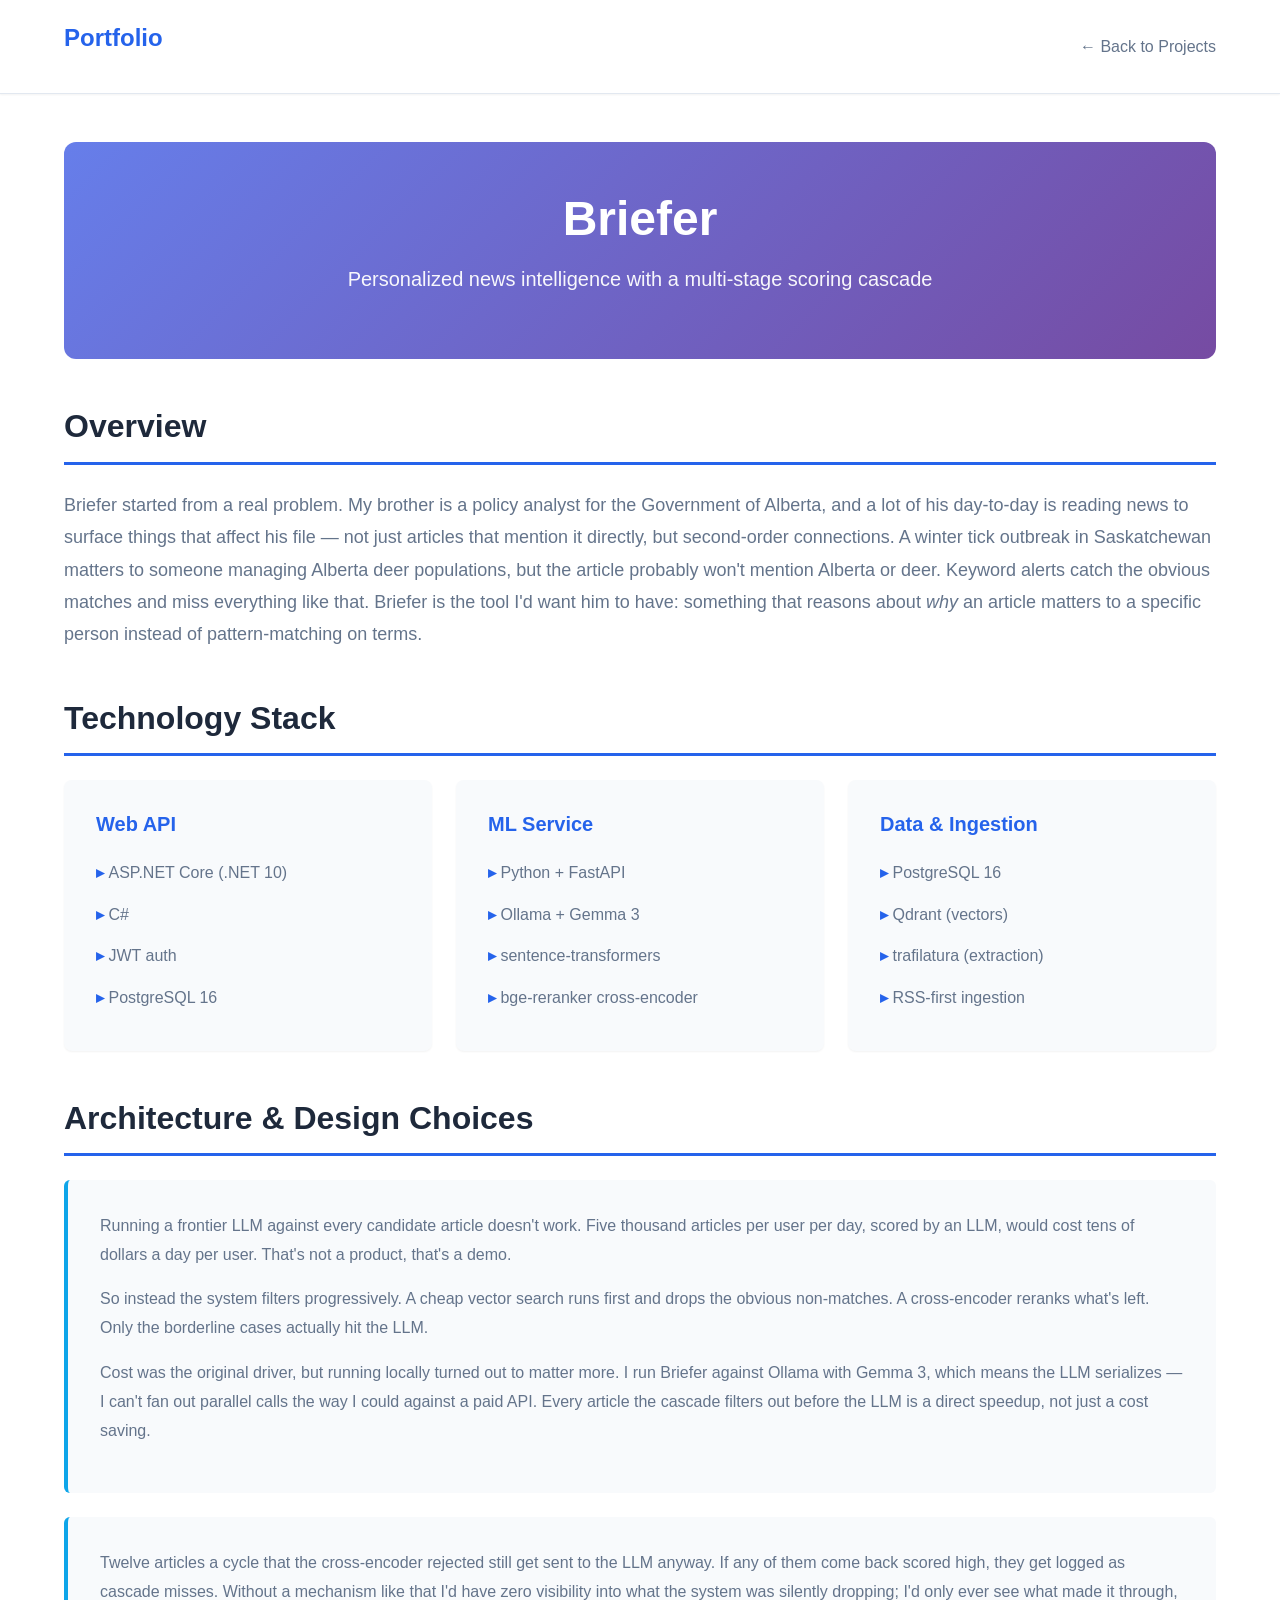
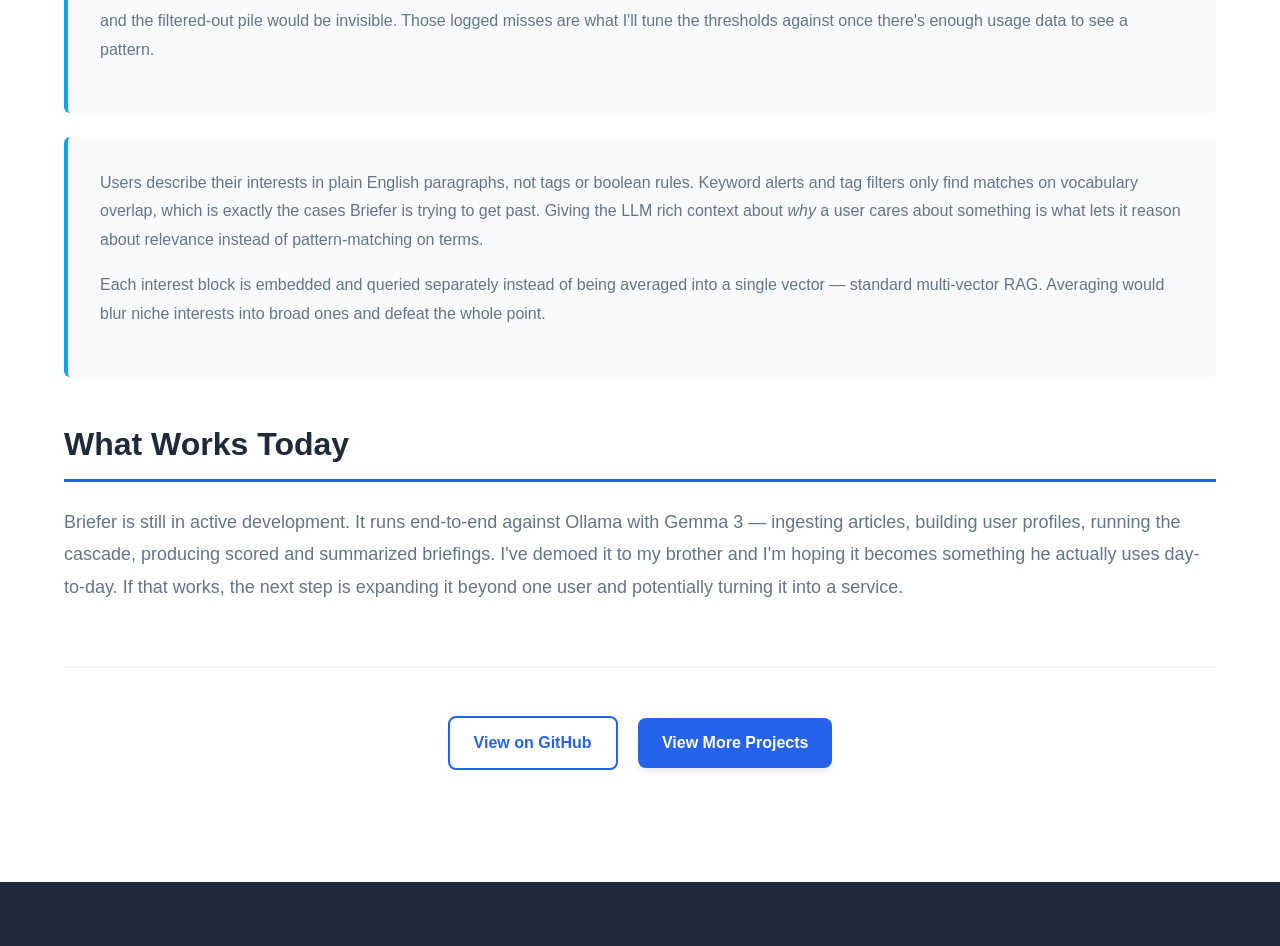
==== projects/briefer.html @ e0c2ae53 "Add project pages and refresh site content" ====
<!DOCTYPE html>
<html lang="en">
<head>
    <meta charset="UTF-8">
    <meta name="viewport" content="width=device-width, initial-scale=1.0">
    <title>Briefer - Portfolio</title>
    <link rel="stylesheet" href="../css/styles.css">
</head>
<body>
    <header class="header">
        <div class="container">
            <nav class="nav">
                <h1 class="logo"><a href="../index.html">Portfolio</a></h1>
                <a href="../index.html" class="back-link">← Back to Projects</a>
            </nav>
        </div>
    </header>

    <main class="project-detail">
        <div class="container">
            <div class="project-header">
                <h1 class="project-detail-title">Briefer</h1>
                <p class="project-detail-subtitle">Personalized news intelligence with a multi-stage scoring cascade</p>
            </div>

            <section class="project-section">
                <h2>Overview</h2>
                <p class="project-text">
                    Briefer started from a real problem. My brother is a policy analyst for the Government of Alberta, and a lot of his day-to-day is reading news to surface things that affect his file — not just articles that mention it directly, but second-order connections. A winter tick outbreak in Saskatchewan matters to someone managing Alberta deer populations, but the article probably won't mention Alberta or deer. Keyword alerts catch the obvious matches and miss everything like that. Briefer is the tool I'd want him to have: something that reasons about <em>why</em> an article matters to a specific person instead of pattern-matching on terms.
                </p>
            </section>

            <section class="project-section">
                <h2>Technology Stack</h2>
                <div class="tech-grid">
                    <div class="tech-item">
                        <h3>Web API</h3>
                        <ul>
                            <li>ASP.NET Core (.NET 10)</li>
                            <li>C#</li>
                            <li>JWT auth</li>
                            <li>PostgreSQL 16</li>
                        </ul>
                    </div>
                    <div class="tech-item">
                        <h3>ML Service</h3>
                        <ul>
                            <li>Python + FastAPI</li>
                            <li>Ollama + Gemma 3</li>
                            <li>sentence-transformers</li>
                            <li>bge-reranker cross-encoder</li>
                        </ul>
                    </div>
                    <div class="tech-item">
                        <h3>Data &amp; Ingestion</h3>
                        <ul>
                            <li>PostgreSQL 16</li>
                            <li>Qdrant (vectors)</li>
                            <li>trafilatura (extraction)</li>
                            <li>RSS-first ingestion</li>
                        </ul>
                    </div>
                </div>
            </section>

            <section class="project-section">
                <h2>Architecture &amp; Design Choices</h2>
                <div class="highlight-box">
                    <p>
                        Running a frontier LLM against every candidate article doesn't work. Five thousand articles per user per day, scored by an LLM, would cost tens of dollars a day per user. That's not a product, that's a demo.
                    </p>
                    <p>
                        So instead the system filters progressively. A cheap vector search runs first and drops the obvious non-matches. A cross-encoder reranks what's left. Only the borderline cases actually hit the LLM.
                    </p>
                    <p>
                        Cost was the original driver, but running locally turned out to matter more. I run Briefer against Ollama with Gemma 3, which means the LLM serializes — I can't fan out parallel calls the way I could against a paid API. Every article the cascade filters out before the LLM is a direct speedup, not just a cost saving.
                    </p>
                </div>
                <div class="highlight-box">
                    <p>
                        Twelve articles a cycle that the cross-encoder rejected still get sent to the LLM anyway. If any of them come back scored high, they get logged as cascade misses. Without a mechanism like that I'd have zero visibility into what the system was silently dropping; I'd only ever see what made it through, and the filtered-out pile would be invisible. Those logged misses are what I'll tune the thresholds against once there's enough usage data to see a pattern.
                    </p>
                </div>
                <div class="highlight-box">
                    <p>
                        Users describe their interests in plain English paragraphs, not tags or boolean rules. Keyword alerts and tag filters only find matches on vocabulary overlap, which is exactly the cases Briefer is trying to get past. Giving the LLM rich context about <em>why</em> a user cares about something is what lets it reason about relevance instead of pattern-matching on terms.
                    </p>
                    <p>
                        Each interest block is embedded and queried separately instead of being averaged into a single vector — standard multi-vector RAG. Averaging would blur niche interests into broad ones and defeat the whole point.
                    </p>
                </div>
            </section>

            <section class="project-section">
                <h2>What Works Today</h2>
                <p class="project-text">
                    Briefer is still in active development. It runs end-to-end against Ollama with Gemma 3 — ingesting articles, building user profiles, running the cascade, producing scored and summarized briefings. I've demoed it to my brother and I'm hoping it becomes something he actually uses day-to-day. If that works, the next step is expanding it beyond one user and potentially turning it into a service.
                </p>
            </section>

            <div class="project-cta">
                <a href="https://github.com/mbohaychuk/Briefer" class="btn btn-secondary" target="_blank" style="margin-right: 1rem;">View on GitHub</a>
                <a href="../index.html" class="btn btn-primary">View More Projects</a>
            </div>
        </div>
    </main>

    <footer class="footer">
        <div class="container">
        </div>
    </footer>

    <script src="../js/main.js"></script>
</body>
</html>
---- css/styles.css ----
/* ===========================
   CSS Reset & Base Styles
   =========================== */
* {
    margin: 0;
    padding: 0;
    box-sizing: border-box;
}

:root {
    /* Color Palette */
    --primary-color: #2563eb;
    --primary-dark: #1e40af;
    --secondary-color: #64748b;
    --accent-color: #0ea5e9;
    --text-primary: #1e293b;
    --text-secondary: #64748b;
    --bg-primary: #ffffff;
    --bg-secondary: #f8fafc;
    --bg-tertiary: #f1f5f9;
    --border-color: #e2e8f0;
    --shadow-sm: 0 1px 2px 0 rgba(0, 0, 0, 0.05);
    --shadow-md: 0 4px 6px -1px rgba(0, 0, 0, 0.1);
    --shadow-lg: 0 10px 15px -3px rgba(0, 0, 0, 0.1);
    --shadow-xl: 0 20px 25px -5px rgba(0, 0, 0, 0.1);
    
    /* Typography */
    --font-primary: -apple-system, BlinkMacSystemFont, 'Segoe UI', Roboto, 'Helvetica Neue', Arial, sans-serif;
    --font-mono: 'Courier New', Courier, monospace;
    
    /* Spacing */
    --spacing-xs: 0.5rem;
    --spacing-sm: 1rem;
    --spacing-md: 1.5rem;
    --spacing-lg: 2rem;
    --spacing-xl: 3rem;
    --spacing-2xl: 4rem;
    
    /* Border Radius */
    --radius-sm: 0.375rem;
    --radius-md: 0.5rem;
    --radius-lg: 0.75rem;
    --radius-xl: 1rem;
    
    /* Transitions */
    --transition-fast: 150ms ease-in-out;
    --transition-base: 250ms ease-in-out;
    --transition-slow: 350ms ease-in-out;
}

html {
    scroll-behavior: smooth;
}

body {
    font-family: var(--font-primary);
    font-size: 16px;
    line-height: 1.6;
    color: var(--text-primary);
    background-color: var(--bg-primary);
    overflow-x: hidden;
}

/* ===========================
   Typography
   =========================== */
h1, h2, h3, h4, h5, h6 {
    font-weight: 700;
    line-height: 1.2;
    margin-bottom: var(--spacing-sm);
}

h1 { font-size: 2.5rem; }
h2 { font-size: 2rem; }
h3 { font-size: 1.5rem; }
h4 { font-size: 1.25rem; }

p {
    margin-bottom: var(--spacing-sm);
}

a {
    color: var(--primary-color);
    text-decoration: none;
    transition: color var(--transition-fast);
}

a:hover {
    color: var(--primary-dark);
}

/* ===========================
   Layout Components
   =========================== */
.container {
    max-width: 1200px;
    margin: 0 auto;
    padding: 0 var(--spacing-md);
}

/* ===========================
   Header & Navigation
   =========================== */
.header {
    background-color: var(--bg-primary);
    border-bottom: 1px solid var(--border-color);
    position: sticky;
    top: 0;
    z-index: 1000;
    box-shadow: var(--shadow-sm);
}

.nav {
    display: flex;
    justify-content: space-between;
    align-items: center;
    padding: var(--spacing-md) 0;
}

.logo {
    font-size: 1.5rem;
    font-weight: 700;
    color: var(--primary-color);
}

.logo a {
    color: var(--primary-color);
}

.nav-links {
    display: flex;
    list-style: none;
    gap: var(--spacing-lg);
}

.nav-links a {
    color: var(--text-secondary);
    font-weight: 500;
    transition: color var(--transition-fast);
}

.nav-links a:hover {
    color: var(--primary-color);
}

.back-link {
    color: var(--text-secondary);
    font-weight: 500;
    display: flex;
    align-items: center;
    gap: var(--spacing-xs);
    transition: color var(--transition-fast);
}

.back-link:hover {
    color: var(--primary-color);
}

/* ===========================
   Hero Section
   =========================== */
.hero {
    background: linear-gradient(135deg, #667eea 0%, #764ba2 100%);
    color: white;
    padding: var(--spacing-2xl) 0;
    text-align: center;
}

.hero-content {
    max-width: 800px;
    margin: 0 auto;
    padding: var(--spacing-xl) 0;
}

.hero-title {
    font-size: 3.5rem;
    margin-bottom: var(--spacing-md);
    animation: fadeInUp 0.8s ease-out;
}

.hero-subtitle {
    font-size: 1.25rem;
    margin-bottom: var(--spacing-lg);
    opacity: 0.95;
    animation: fadeInUp 1s ease-out;
}

@keyframes fadeInUp {
    from {
        opacity: 0;
        transform: translateY(30px);
    }
    to {
        opacity: 1;
        transform: translateY(0);
    }
}

/* ===========================
   Buttons
   =========================== */
.btn {
    display: inline-block;
    padding: 0.75rem 1.5rem;
    border-radius: var(--radius-md);
    font-weight: 600;
    text-align: center;
    cursor: pointer;
    transition: all var(--transition-base);
    border: none;
    font-size: 1rem;
}

.btn-primary {
    background-color: var(--primary-color);
    color: white;
    box-shadow: var(--shadow-md);
}

.btn-primary:hover {
    background-color: var(--primary-dark);
    transform: translateY(-2px);
    box-shadow: var(--shadow-lg);
}

.btn-secondary {
    background-color: transparent;
    color: var(--primary-color);
    border: 2px solid var(--primary-color);
}

.btn-secondary:hover {
    background-color: var(--primary-color);
    color: white;
    transform: translateY(-2px);
}

/* ===========================
   Projects Section
   =========================== */
.projects {
    padding: var(--spacing-2xl) 0;
    background-color: var(--bg-secondary);
}

.section-title {
    text-align: center;
    font-size: 2.5rem;
    margin-bottom: var(--spacing-xl);
    color: var(--text-primary);
}

.projects-grid {
    display: grid;
    grid-template-columns: repeat(auto-fit, minmax(300px, 1fr));
    gap: var(--spacing-lg);
    margin-top: var(--spacing-xl);
}

.project-card {
    background-color: var(--bg-primary);
    border-radius: var(--radius-lg);
    overflow: hidden;
    box-shadow: var(--shadow-md);
    transition: all var(--transition-base);
    display: flex;
    flex-direction: column;
}

.project-card:hover {
    transform: translateY(-8px);
    box-shadow: var(--shadow-xl);
}

.project-image {
    height: 250px;
    background: linear-gradient(135deg, #667eea 0%, #764ba2 100%);
    display: flex;
    align-items: center;
    justify-content: center;
}

.project-placeholder {
    width: 100%;
    height: 100%;
    display: flex;
    align-items: center;
    justify-content: center;
}

.project-icon {
    width: 80px;
    height: 80px;
    stroke-width: 1.5;
    color: rgba(255, 255, 255, 0.8);
}

.project-content {
    padding: var(--spacing-lg);
    flex: 1;
    display: flex;
    flex-direction: column;
}

.project-title {
    font-size: 1.5rem;
    margin-bottom: var(--spacing-sm);
    color: var(--text-primary);
}

.project-description {
    color: var(--text-secondary);
    margin-bottom: var(--spacing-md);
    flex: 1;
}

.project-tags {
    display: flex;
    flex-wrap: wrap;
    gap: var(--spacing-xs);
    margin-bottom: var(--spacing-md);
}

.tag {
    background-color: var(--bg-tertiary);
    color: var(--text-secondary);
    padding: 0.25rem 0.75rem;
    border-radius: var(--radius-sm);
    font-size: 0.875rem;
    font-weight: 500;
}

/* ===========================
   Project Detail Page
   =========================== */
.project-detail {
    padding: var(--spacing-xl) 0;
}

.project-header {
    text-align: center;
    margin-bottom: var(--spacing-xl);
    padding: var(--spacing-xl) 0;
    background: linear-gradient(135deg, #667eea 0%, #764ba2 100%);
    color: white;
    border-radius: var(--radius-lg);
}

.project-detail-title {
    font-size: 3rem;
    margin-bottom: var(--spacing-sm);
}

.project-detail-subtitle {
    font-size: 1.25rem;
    opacity: 0.95;
}

.project-section {
    margin-bottom: var(--spacing-xl);
}

.project-section h2 {
    font-size: 2rem;
    margin-bottom: var(--spacing-md);
    color: var(--text-primary);
    border-bottom: 3px solid var(--primary-color);
    padding-bottom: var(--spacing-sm);
}

.project-text {
    color: var(--text-secondary);
    font-size: 1.125rem;
    line-height: 1.8;
    margin-bottom: var(--spacing-md);
}

.feature-list {
    list-style: none;
    padding: 0;
}

.feature-list li {
    padding: var(--spacing-md);
    margin-bottom: var(--spacing-sm);
    background-color: var(--bg-secondary);
    border-left: 4px solid var(--primary-color);
    border-radius: var(--radius-sm);
}

.feature-list strong {
    color: var(--primary-color);
}

.tech-grid,
.architecture-grid {
    display: grid;
    grid-template-columns: repeat(auto-fit, minmax(250px, 1fr));
    gap: var(--spacing-md);
    margin-top: var(--spacing-md);
}

.tech-item,
.architecture-item {
    background-color: var(--bg-secondary);
    padding: var(--spacing-lg);
    border-radius: var(--radius-md);
    box-shadow: var(--shadow-sm);
}

.tech-item h3,
.architecture-item h3 {
    color: var(--primary-color);
    margin-bottom: var(--spacing-sm);
    font-size: 1.25rem;
}

.tech-item ul,
.architecture-item ul {
    list-style: none;
    padding: 0;
}

.tech-item li,
.architecture-item li {
    padding: var(--spacing-xs) 0;
    color: var(--text-secondary);
}

.tech-item li:before {
    content: "▸ ";
    color: var(--primary-color);
    font-weight: bold;
}

.highlight-box {
    background-color: var(--bg-secondary);
    border-left: 4px solid var(--accent-color);
    padding: var(--spacing-lg);
    margin-bottom: var(--spacing-md);
    border-radius: var(--radius-sm);
}

.highlight-box h3 {
    color: var(--accent-color);
    margin-bottom: var(--spacing-sm);
}

.highlight-box p {
    color: var(--text-secondary);
    line-height: 1.8;
}

/* Media Grid */
.media-grid {
    display: grid;
    grid-template-columns: repeat(auto-fit, minmax(280px, 1fr));
    gap: var(--spacing-md);
    margin-top: var(--spacing-md);
}

.media-item {
    background-color: var(--bg-secondary);
    border-radius: var(--radius-md);
    overflow: hidden;
    box-shadow: var(--shadow-sm);
    transition: transform var(--transition-base);
}

.media-item img {
    width: 100%;
    height: auto;
    display: block;
    object-fit: contain;
}

.media-item:hover {
    transform: scale(1.02);
}

.media-item.placeholder {
    height: 250px;
    display: flex;
    align-items: center;
    justify-content: center;
    background: linear-gradient(135deg, #e0e7ff 0%, #cffafe 100%);
}

.media-item.placeholder.video {
    background: linear-gradient(135deg, #fce7f3 0%, #ddd6fe 100%);
}

.media-item p {
    color: var(--text-secondary);
    font-weight: 600;
}

.media-note {
    margin-top: var(--spacing-md);
    color: var(--text-secondary);
    font-style: italic;
    text-align: center;
}

.project-cta {
    text-align: center;
    margin-top: var(--spacing-2xl);
    padding-top: var(--spacing-xl);
    border-top: 1px solid var(--border-color);
}

/* ===========================
   Contact Section
   =========================== */
.contact {
    padding: var(--spacing-2xl) 0;
    text-align: center;
}

.contact-text {
    font-size: 1.25rem;
    color: var(--text-secondary);
    margin-bottom: var(--spacing-xl);
}

.contact-links {
    display: flex;
    justify-content: center;
    gap: var(--spacing-lg);
    flex-wrap: wrap;
}

.contact-link {
    padding: var(--spacing-md) var(--spacing-lg);
    background-color: var(--bg-secondary);
    border-radius: var(--radius-md);
    font-weight: 600;
    transition: all var(--transition-base);
    box-shadow: var(--shadow-sm);
}

.contact-link:hover {
    background-color: var(--primary-color);
    color: white;
    transform: translateY(-4px);
    box-shadow: var(--shadow-md);
}

/* ===========================
   Footer
   =========================== */
.footer {
    background-color: var(--text-primary);
    color: white;
    text-align: center;
    padding: var(--spacing-lg) 0;
    margin-top: var(--spacing-2xl);
}

.footer p {
    margin: 0;
    opacity: 0.8;
}

/* ===========================
   Responsive Design
   =========================== */
@media (max-width: 768px) {
    .hero-title {
        font-size: 2.5rem;
    }
    
    .hero-subtitle {
        font-size: 1.125rem;
    }
    
    .nav-links {
        gap: var(--spacing-md);
    }
    
    .projects-grid {
        grid-template-columns: 1fr;
    }
    
    .project-detail-title {
        font-size: 2rem;
    }
    
    .section-title {
        font-size: 2rem;
    }
    
    .tech-grid,
    .architecture-grid {
        grid-template-columns: 1fr;
    }
    
    .contact-links {
        flex-direction: column;
        align-items: center;
    }
    
    .contact-link {
        width: 100%;
        max-width: 300px;
    }
}

@media (max-width: 480px) {
    .hero-title {
        font-size: 2rem;
    }
    
    .nav-links {
        flex-direction: column;
        gap: var(--spacing-xs);
        font-size: 0.875rem;
    }
    
    h1 { font-size: 2rem; }
    h2 { font-size: 1.75rem; }
    h3 { font-size: 1.25rem; }
    
    .project-card {
        margin-bottom: var(--spacing-md);
    }
}

/* ===========================
   Utility Classes
   =========================== */
.text-center { text-align: center; }
.mt-1 { margin-top: var(--spacing-sm); }
.mt-2 { margin-top: var(--spacing-md); }
.mt-3 { margin-top: var(--spacing-lg); }
.mb-1 { margin-bottom: var(--spacing-sm); }
.mb-2 { margin-bottom: var(--spacing-md); }
.mb-3 { margin-bottom: var(--spacing-lg); }
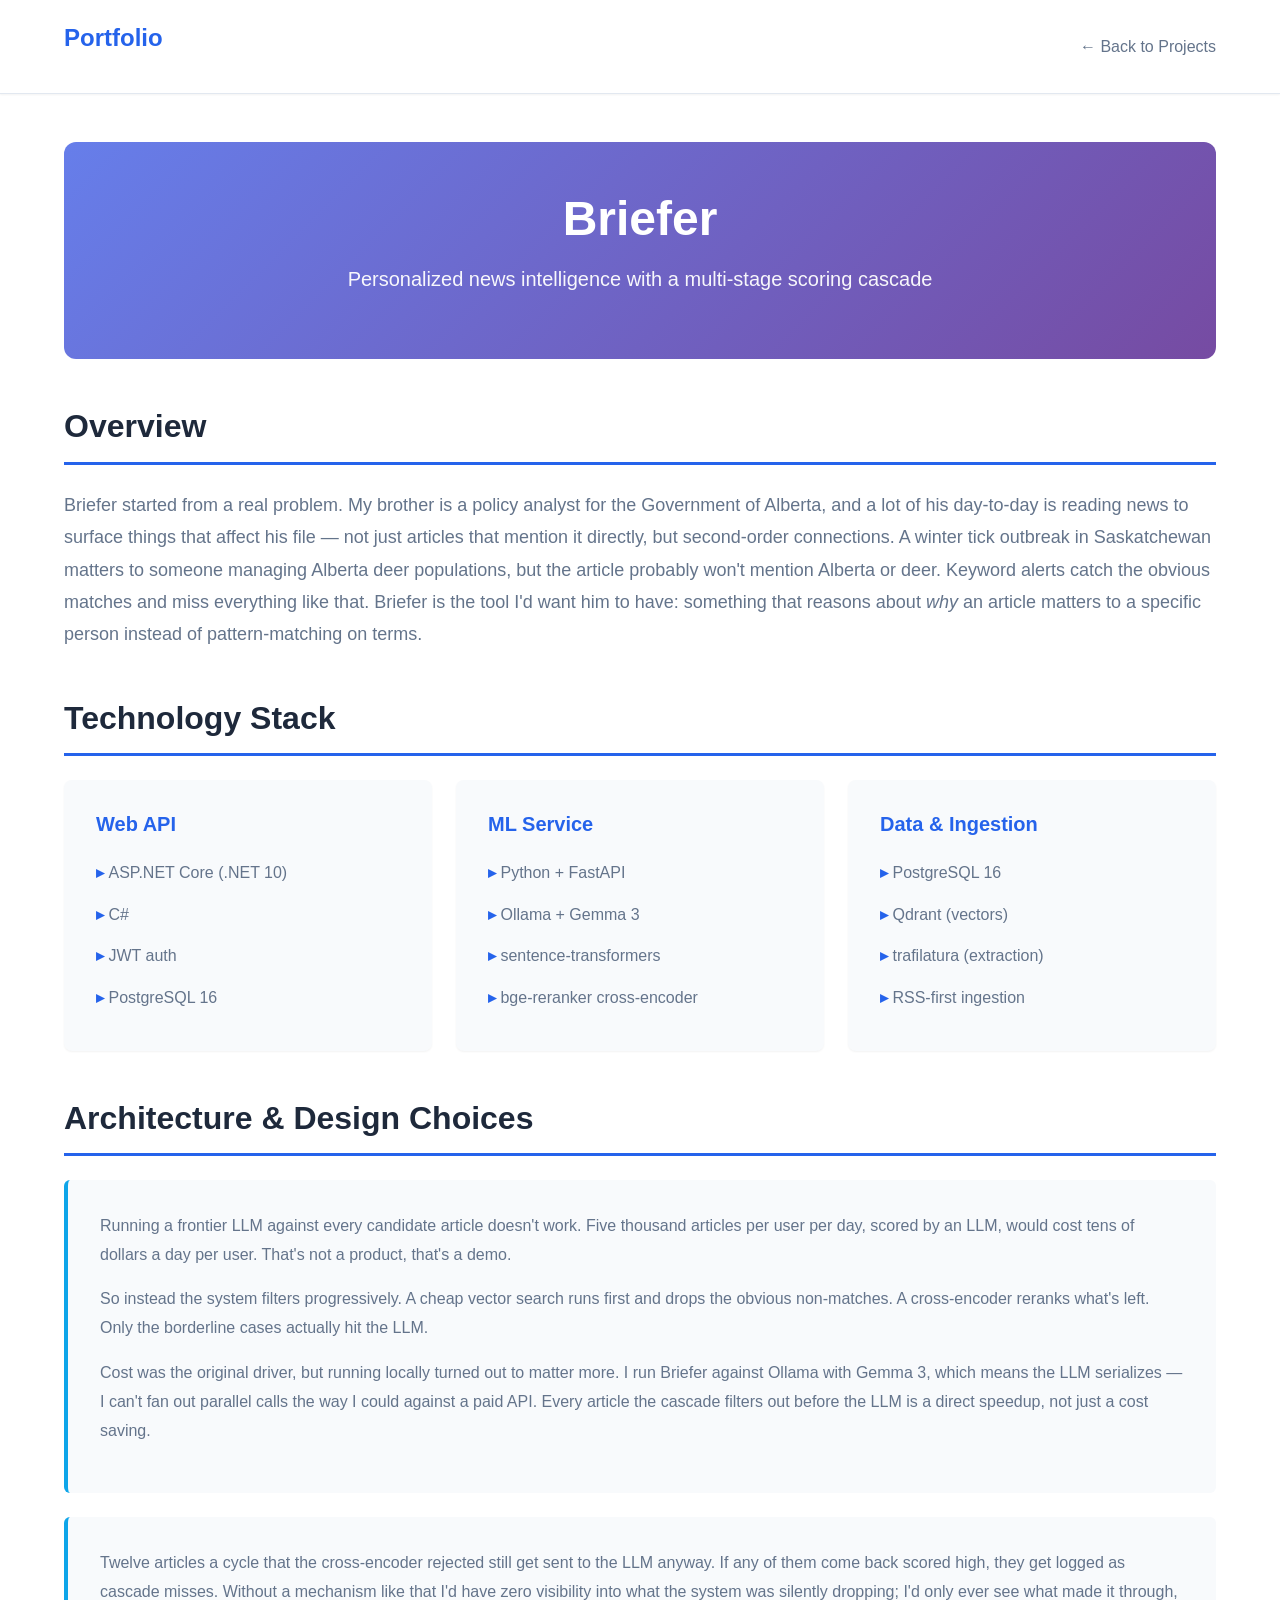
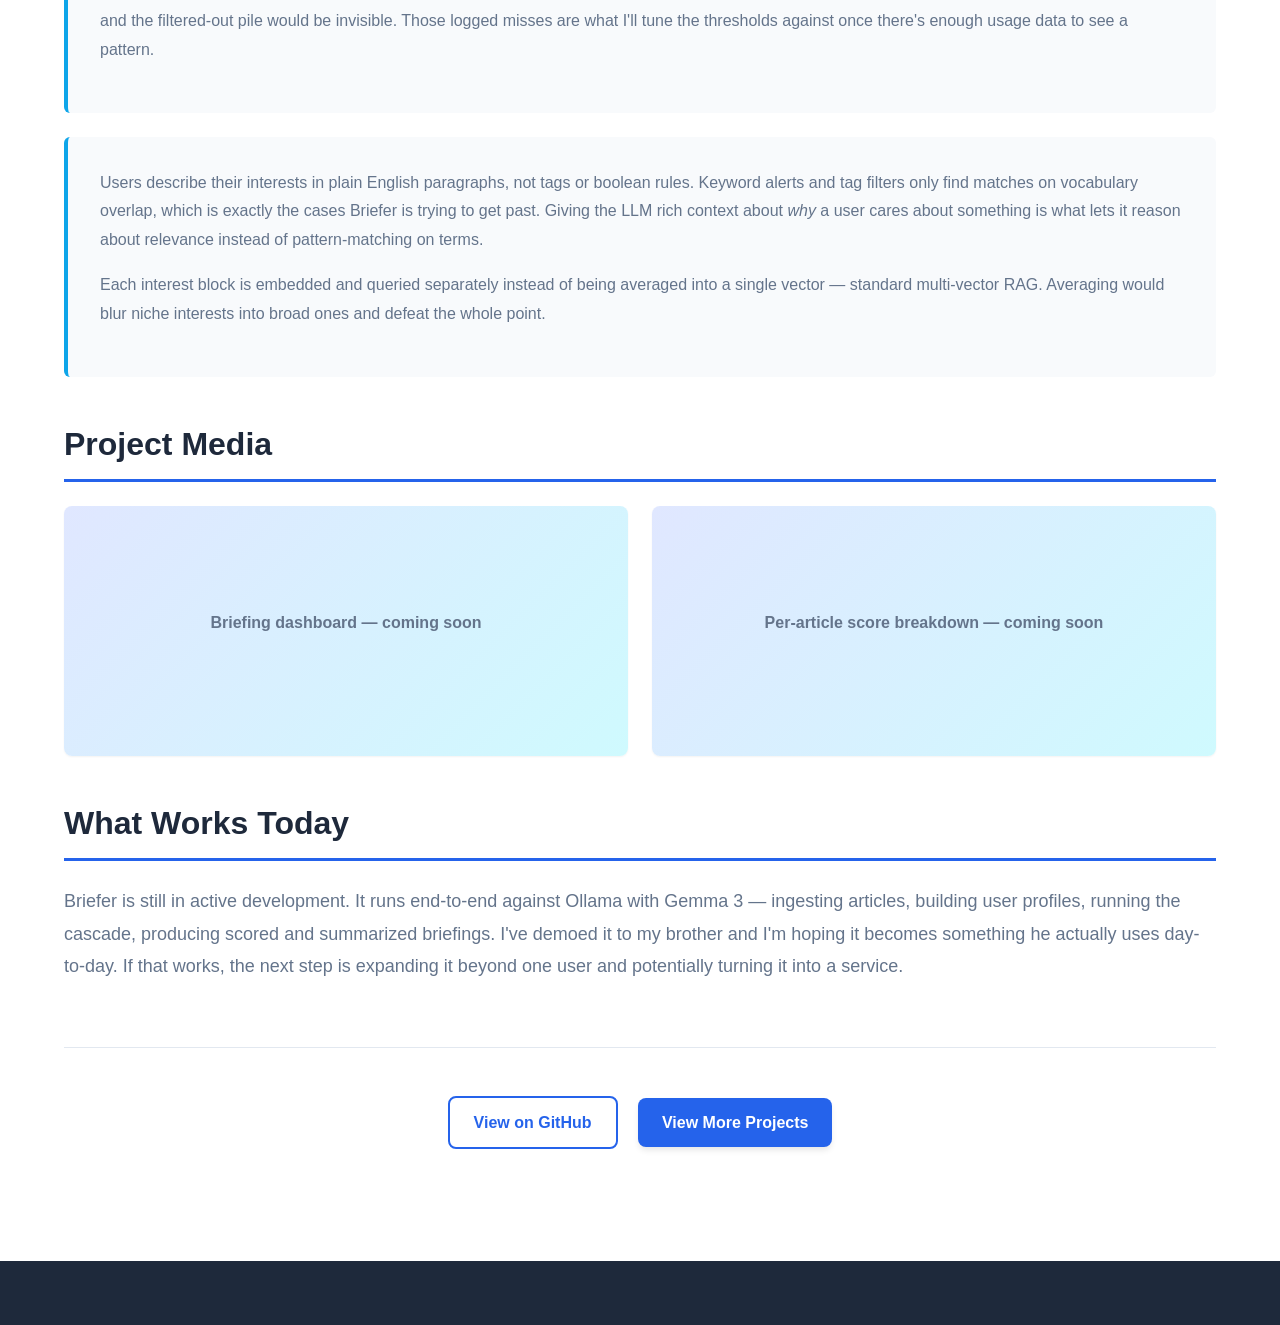
==== commit fce1e482: "feat: add Project Media placeholders to four project pages Briefer, Job Search Copilot, Mechanics Si" ====
--- a/projects/briefer.html
+++ b/projects/briefer.html
@@ -92,6 +92,18 @@
             </section>
 
             <section class="project-section">
+                <h2>Project Media</h2>
+                <div class="media-grid">
+                    <div class="media-item placeholder">
+                        <p>Briefing dashboard — coming soon</p>
+                    </div>
+                    <div class="media-item placeholder">
+                        <p>Per-article score breakdown — coming soon</p>
+                    </div>
+                </div>
+            </section>
+
+            <section class="project-section">
                 <h2>What Works Today</h2>
                 <p class="project-text">
                     Briefer is still in active development. It runs end-to-end against Ollama with Gemma 3 — ingesting articles, building user profiles, running the cascade, producing scored and summarized briefings. I've demoed it to my brother and I'm hoping it becomes something he actually uses day-to-day. If that works, the next step is expanding it beyond one user and potentially turning it into a service.
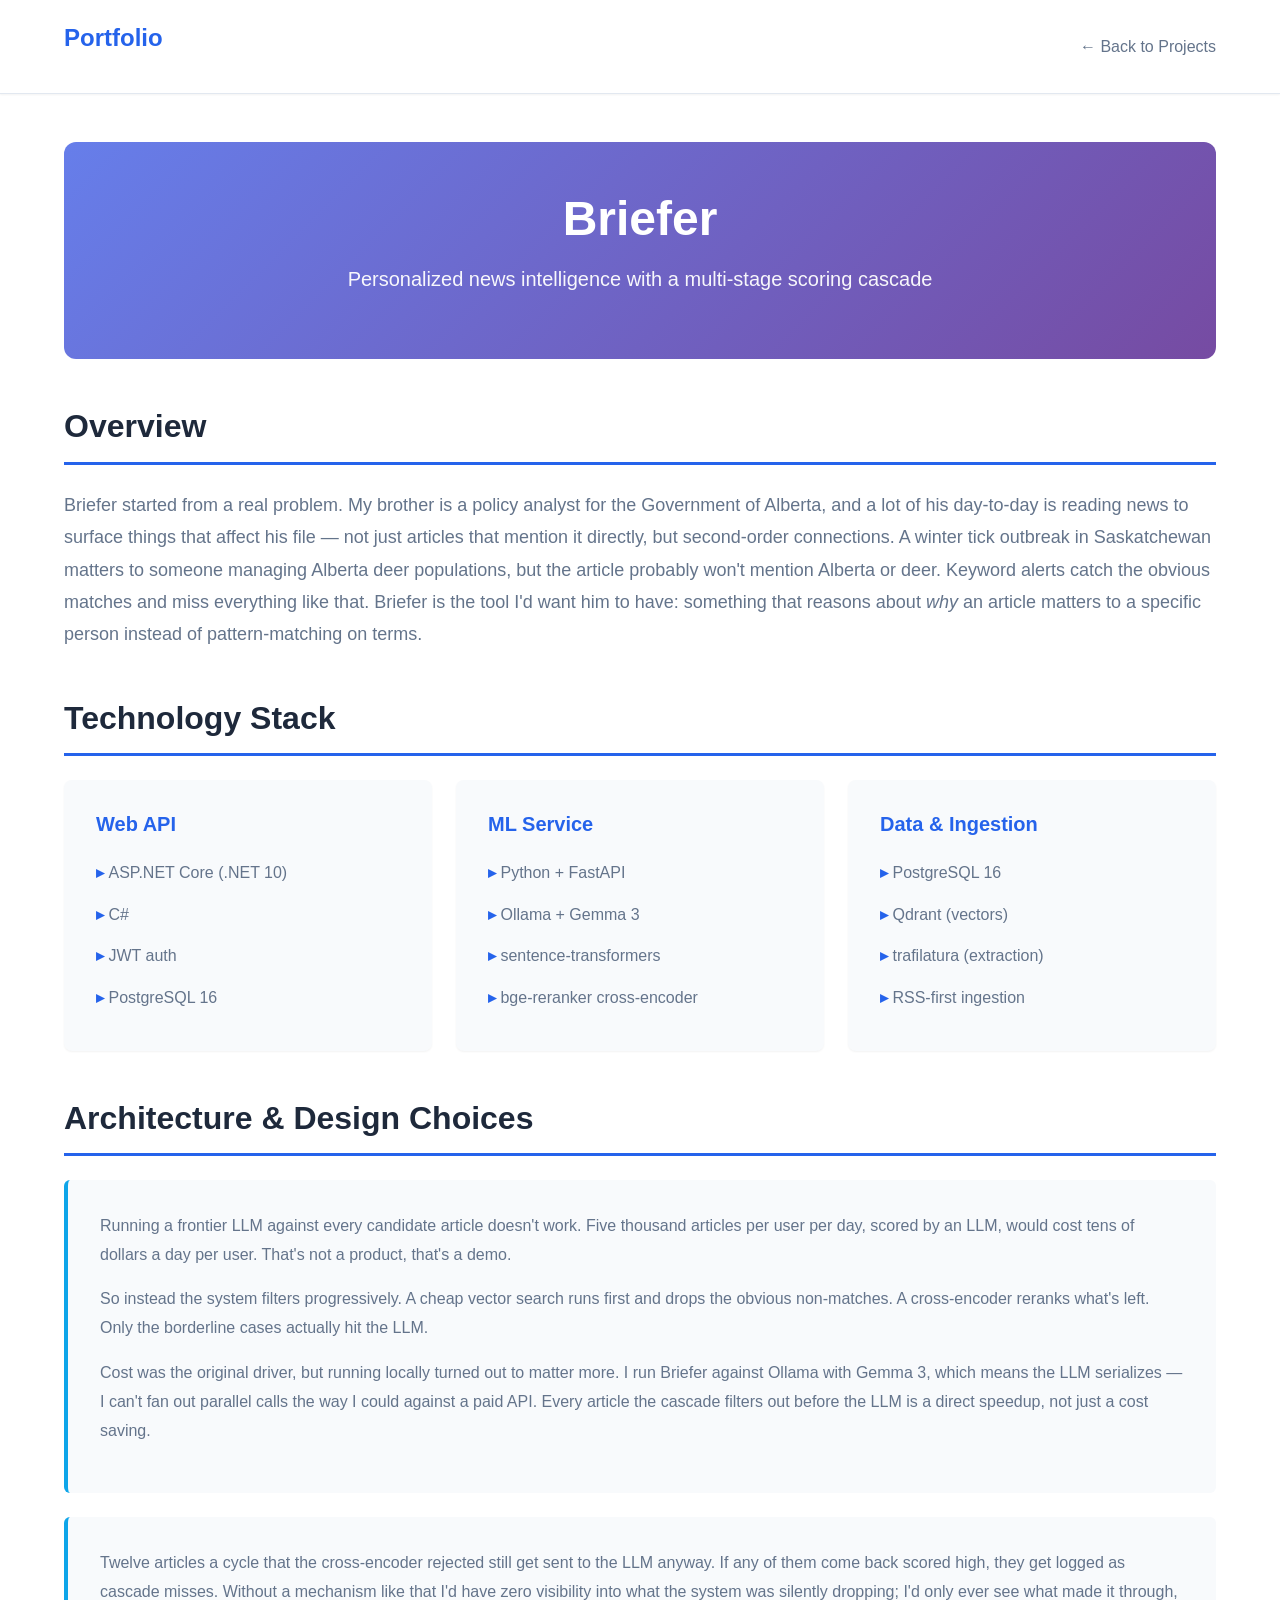
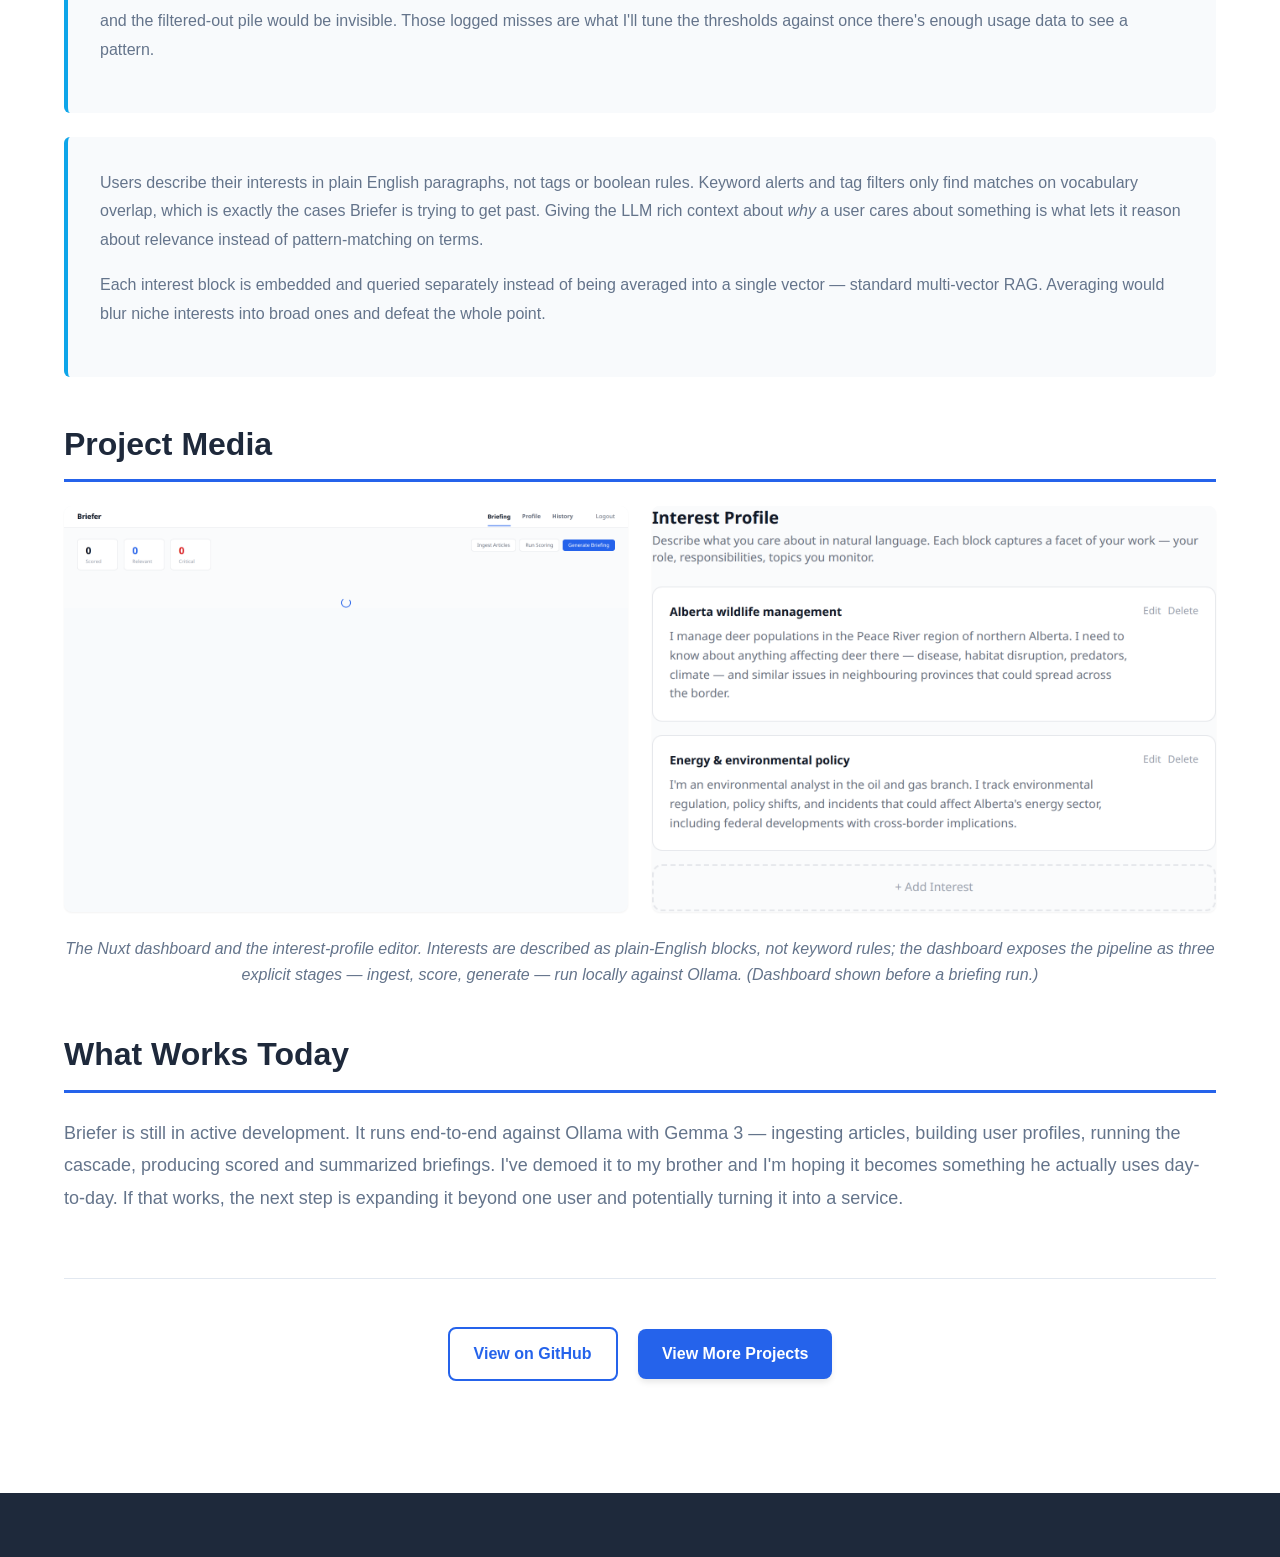
==== commit f471b2c1: "feat: add real UI media to the Briefer project page Replaces the two "coming soon" placeholders with" ====
--- a/projects/briefer.html
+++ b/projects/briefer.html
@@ -94,13 +94,18 @@
             <section class="project-section">
                 <h2>Project Media</h2>
                 <div class="media-grid">
-                    <div class="media-item placeholder">
-                        <p>Briefing dashboard — coming soon</p>
+                    <div class="media-item">
+                        <img src="../images/briefer/dashboard.png"
+                             alt="Briefer's Nuxt dashboard: a stats bar showing Scored, Relevant, and Critical counts, and the three pipeline-stage controls — Ingest Articles, Run Scoring, Generate Briefing"
+                             loading="lazy">
                     </div>
-                    <div class="media-item placeholder">
-                        <p>Per-article score breakdown — coming soon</p>
+                    <div class="media-item">
+                        <img src="../images/briefer/profile-editor.png"
+                             alt="Briefer's interest profile editor: two interest blocks describing an Alberta wildlife manager's concerns in plain-English paragraphs, each editable, with an Add Interest button"
+                             loading="lazy">
                     </div>
                 </div>
+                <p class="media-note"><em>The Nuxt dashboard and the interest-profile editor. Interests are described as plain-English blocks, not keyword rules; the dashboard exposes the pipeline as three explicit stages — ingest, score, generate — run locally against Ollama. (Dashboard shown before a briefing run.)</em></p>
             </section>
 
             <section class="project-section">
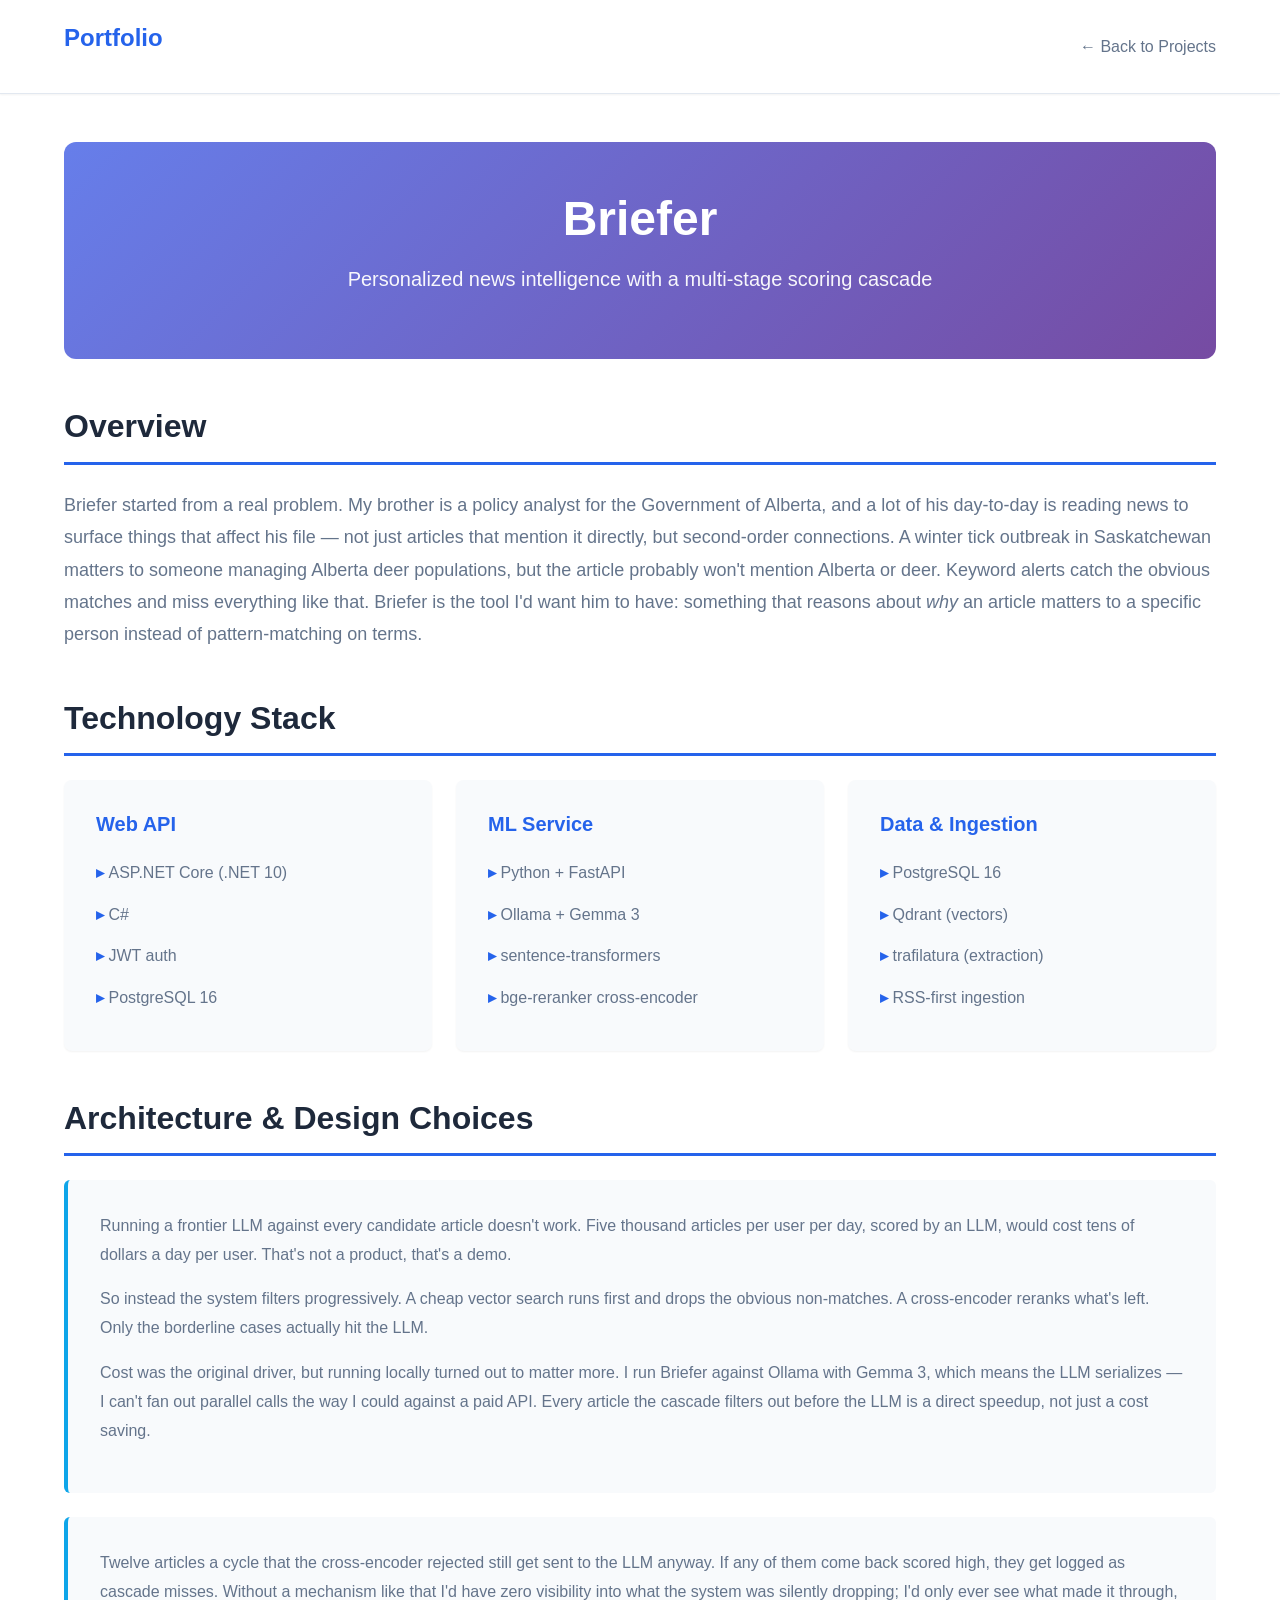
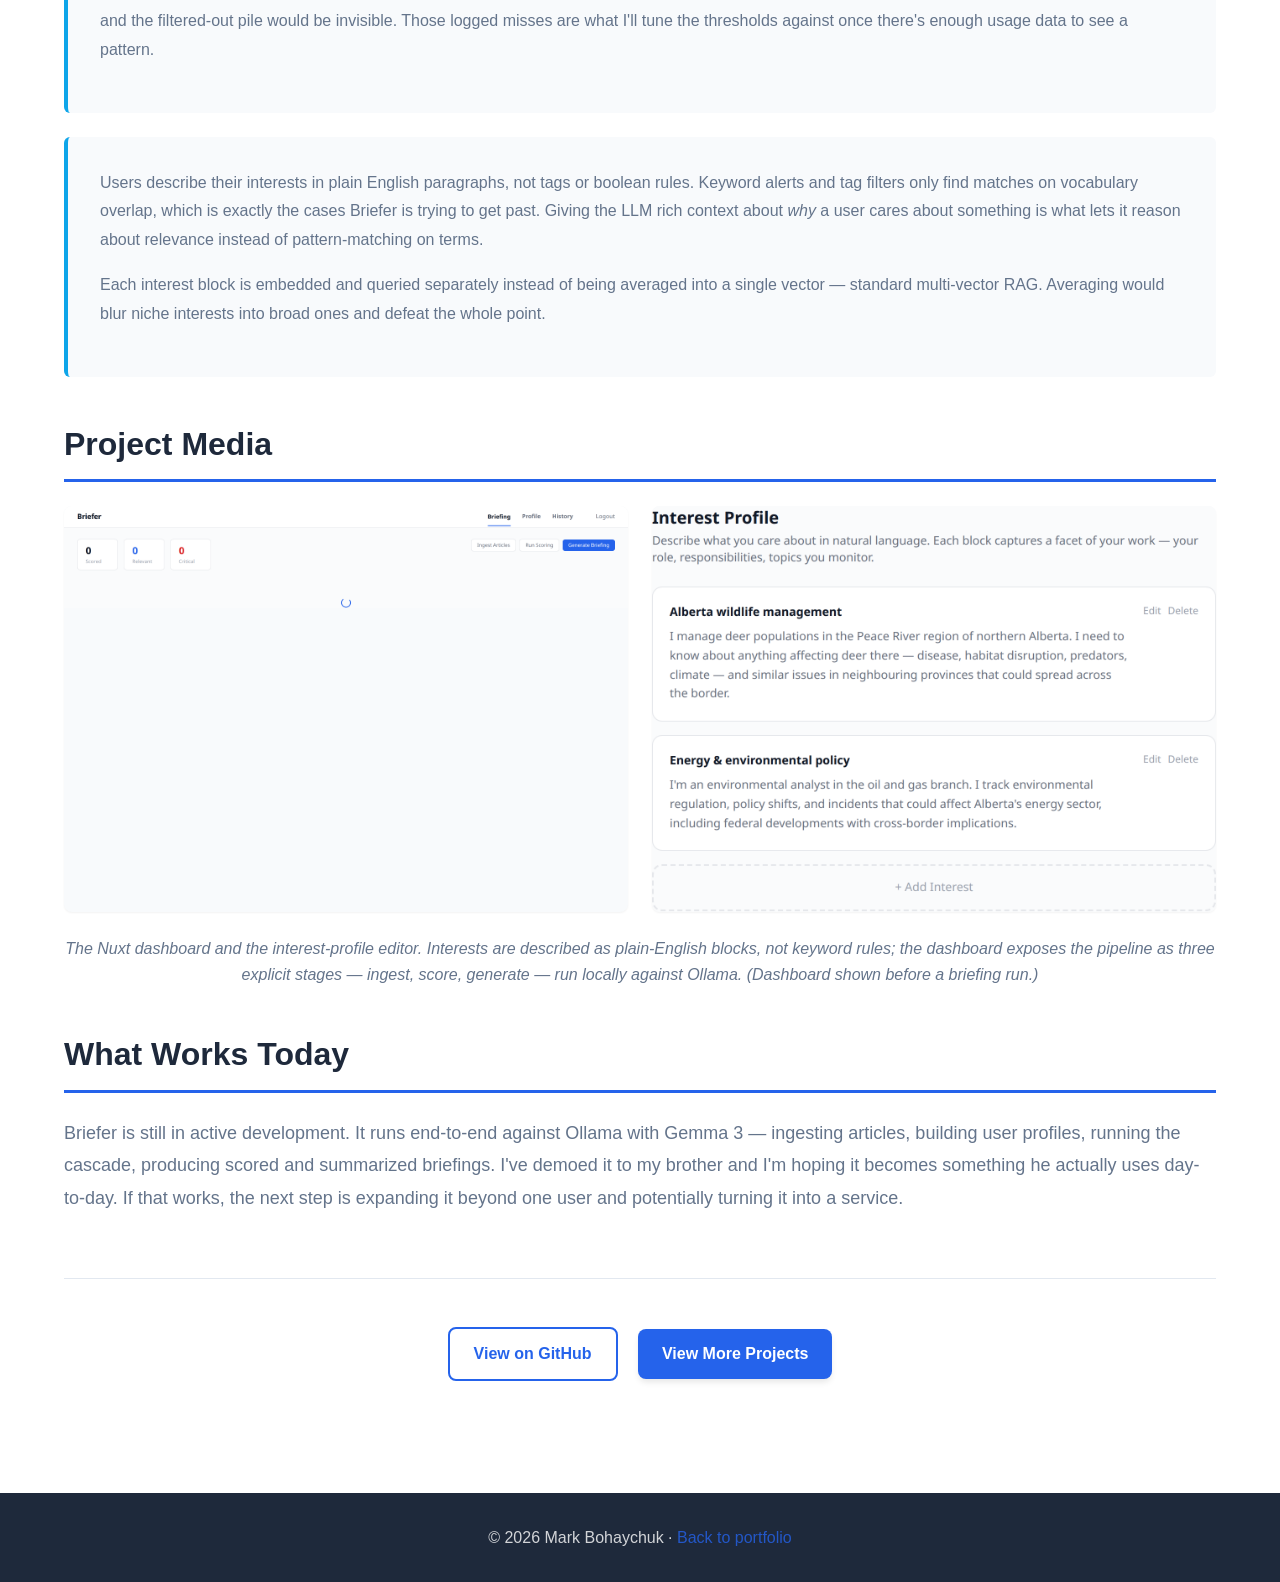
==== commit 5392e29c: "feat: add About section, reorder projects, populate footers Recruiter-facing improvements: - Add an " ====
--- a/projects/briefer.html
+++ b/projects/briefer.html
@@ -124,6 +124,7 @@
 
     <footer class="footer">
         <div class="container">
+            <p>&copy; 2026 Mark Bohaychuk &middot; <a href="../index.html">Back to portfolio</a></p>
         </div>
     </footer>
 
--- a/css/styles.css
+++ b/css/styles.css
@@ -510,6 +510,33 @@
 }
 
 /* ===========================
+   About Section
+   =========================== */
+.about {
+    padding: var(--spacing-2xl) 0;
+    background-color: var(--bg-secondary);
+}
+
+.about-content {
+    max-width: 760px;
+    margin: 0 auto;
+}
+
+.about-text {
+    font-size: 1.15rem;
+    line-height: 1.7;
+    color: var(--text-secondary);
+    margin-bottom: var(--spacing-md);
+}
+
+.about-status {
+    text-align: center;
+    margin-top: var(--spacing-lg);
+    font-weight: 600;
+    color: var(--text-primary);
+}
+
+/* ===========================
    Contact Section
    =========================== */
 .contact {
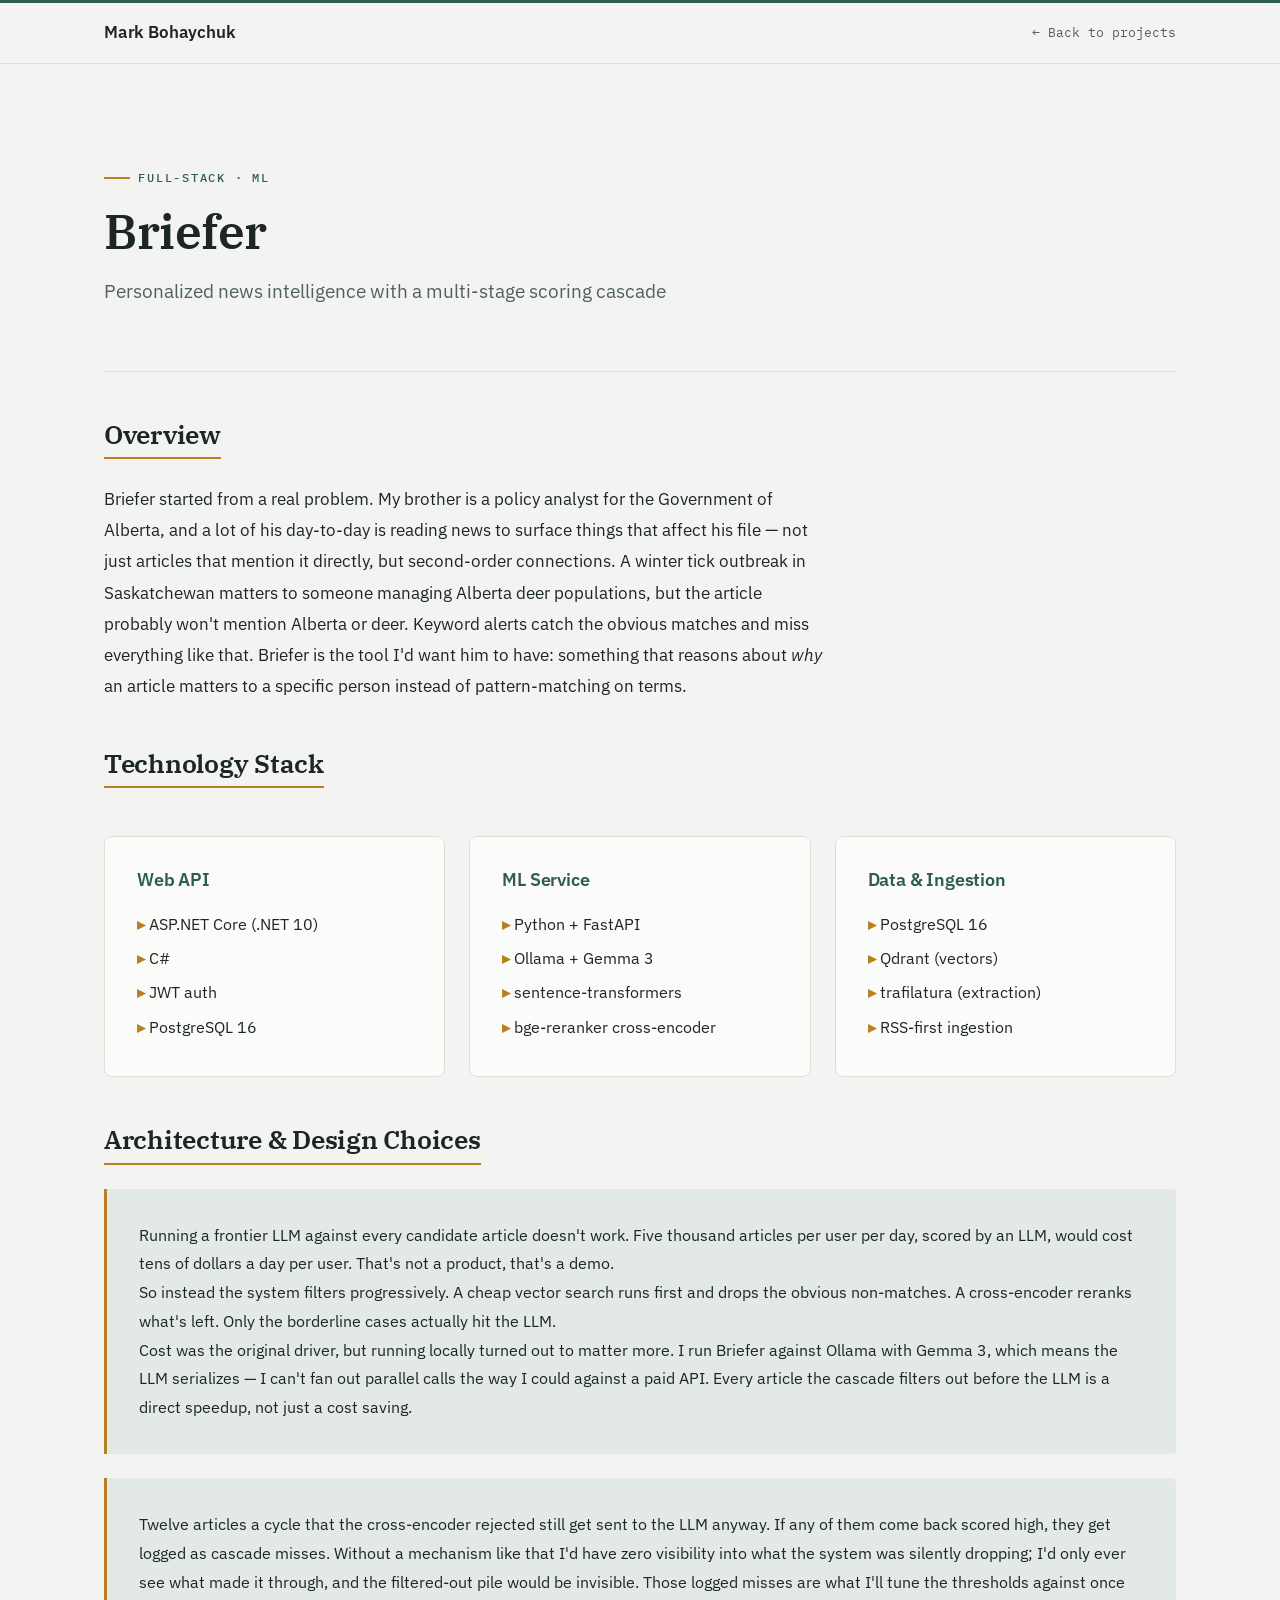
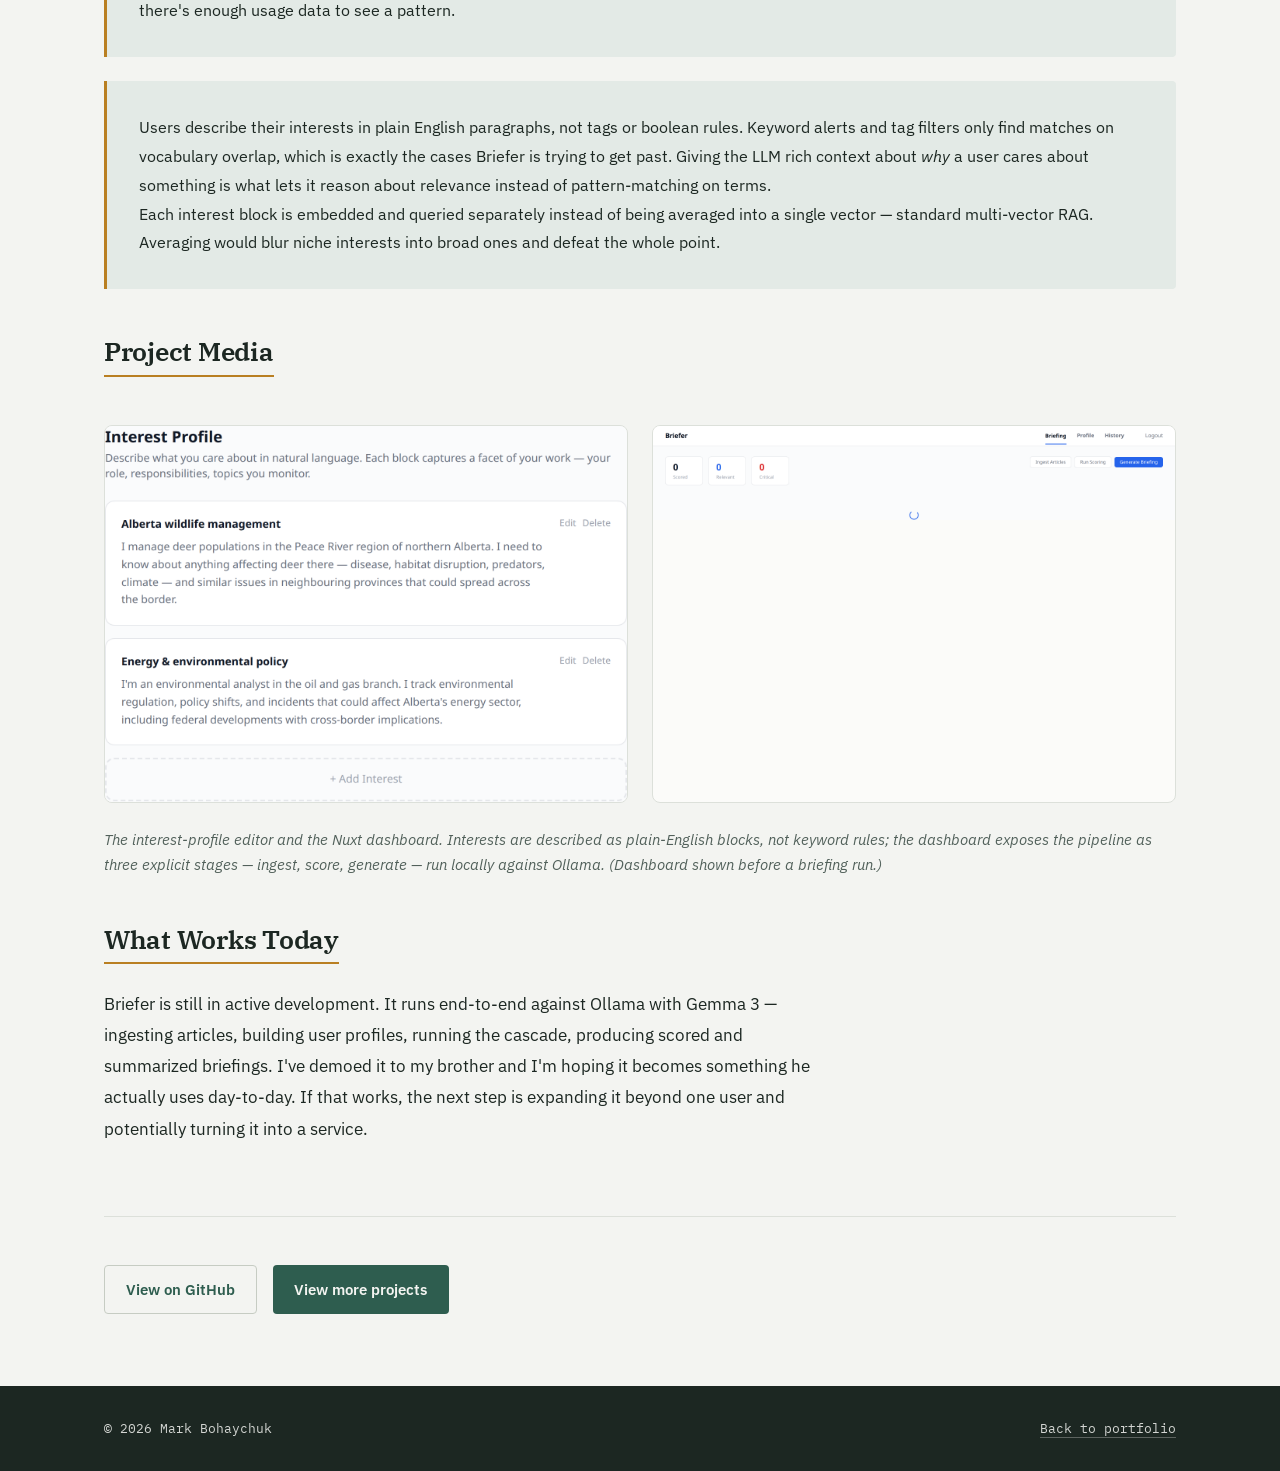
==== commit f22077b3: "Redesign portfolio: grounded palette, real screenshots, SEO, a11y - Replace the purple gradient and " ====
--- a/projects/briefer.html
+++ b/projects/briefer.html
@@ -3,15 +3,34 @@
 <head>
     <meta charset="UTF-8">
     <meta name="viewport" content="width=device-width, initial-scale=1.0">
-    <title>Briefer - Portfolio</title>
+    <title>Briefer — Mark Bohaychuk</title>
+    <meta name="description" content="Personalized news intelligence platform with a multi-stage scoring cascade that surfaces non-obvious, relevant articles keyword alerts would miss.">
+    <meta name="author" content="Mark Bohaychuk">
+    <meta name="theme-color" content="#2e5d4f">
+    <link rel="canonical" href="https://mark.bohaychuk.com/projects/briefer.html">
+    <link rel="icon" href="/favicon.svg" type="image/svg+xml">
+
+    <meta property="og:type" content="article">
+    <meta property="og:url" content="https://mark.bohaychuk.com/projects/briefer.html">
+    <meta property="og:title" content="Briefer — Mark Bohaychuk">
+    <meta property="og:description" content="Personalized news intelligence platform with a multi-stage scoring cascade that surfaces non-obvious, relevant articles keyword alerts would miss.">
+    <meta property="og:image" content="https://mark.bohaychuk.com/images/briefer/profile-editor.png">
+    <meta name="twitter:card" content="summary_large_image">
+    <meta name="twitter:title" content="Briefer — Mark Bohaychuk">
+    <meta name="twitter:description" content="Personalized news intelligence with a multi-stage scoring cascade.">
+    <meta name="twitter:image" content="https://mark.bohaychuk.com/images/briefer/profile-editor.png">
+
+    <link rel="preconnect" href="https://fonts.googleapis.com">
+    <link rel="preconnect" href="https://fonts.gstatic.com" crossorigin>
+    <link href="https://fonts.googleapis.com/css2?family=IBM+Plex+Mono:wght@400;500&family=IBM+Plex+Sans:wght@400;500;600&family=IBM+Plex+Serif:wght@500;600&display=swap" rel="stylesheet">
     <link rel="stylesheet" href="../css/styles.css">
 </head>
 <body>
     <header class="header">
         <div class="container">
-            <nav class="nav">
-                <h1 class="logo"><a href="../index.html">Portfolio</a></h1>
-                <a href="../index.html" class="back-link">← Back to Projects</a>
+            <nav class="nav" aria-label="Primary">
+                <span class="logo"><a href="../index.html">Mark Bohaychuk</a></span>
+                <a href="../index.html" class="back-link">← Back to projects</a>
             </nav>
         </div>
     </header>
@@ -19,6 +38,7 @@
     <main class="project-detail">
         <div class="container">
             <div class="project-header">
+                <p class="eyebrow">Full-stack · ML</p>
                 <h1 class="project-detail-title">Briefer</h1>
                 <p class="project-detail-subtitle">Personalized news intelligence with a multi-stage scoring cascade</p>
             </div>
@@ -95,17 +115,17 @@
                 <h2>Project Media</h2>
                 <div class="media-grid">
                     <div class="media-item">
+                        <img src="../images/briefer/profile-editor.png"
+                             alt="Briefer's interest profile editor: two interest blocks describing an Alberta wildlife manager's concerns in plain-English paragraphs, each editable, with an Add Interest button"
+                             loading="lazy">
+                    </div>
+                    <div class="media-item">
                         <img src="../images/briefer/dashboard.png"
                              alt="Briefer's Nuxt dashboard: a stats bar showing Scored, Relevant, and Critical counts, and the three pipeline-stage controls — Ingest Articles, Run Scoring, Generate Briefing"
                              loading="lazy">
                     </div>
-                    <div class="media-item">
-                        <img src="../images/briefer/profile-editor.png"
-                             alt="Briefer's interest profile editor: two interest blocks describing an Alberta wildlife manager's concerns in plain-English paragraphs, each editable, with an Add Interest button"
-                             loading="lazy">
-                    </div>
                 </div>
-                <p class="media-note"><em>The Nuxt dashboard and the interest-profile editor. Interests are described as plain-English blocks, not keyword rules; the dashboard exposes the pipeline as three explicit stages — ingest, score, generate — run locally against Ollama. (Dashboard shown before a briefing run.)</em></p>
+                <p class="media-note"><em>The interest-profile editor and the Nuxt dashboard. Interests are described as plain-English blocks, not keyword rules; the dashboard exposes the pipeline as three explicit stages — ingest, score, generate — run locally against Ollama. (Dashboard shown before a briefing run.)</em></p>
             </section>
 
             <section class="project-section">
@@ -116,15 +136,16 @@
             </section>
 
             <div class="project-cta">
-                <a href="https://github.com/mbohaychuk/Briefer" class="btn btn-secondary" target="_blank" style="margin-right: 1rem;">View on GitHub</a>
-                <a href="../index.html" class="btn btn-primary">View More Projects</a>
+                <a href="https://github.com/mbohaychuk/Briefer" class="btn btn-secondary" target="_blank" rel="noopener">View on GitHub</a>
+                <a href="../index.html" class="btn btn-primary">View more projects</a>
             </div>
         </div>
     </main>
 
     <footer class="footer">
         <div class="container">
-            <p>&copy; 2026 Mark Bohaychuk &middot; <a href="../index.html">Back to portfolio</a></p>
+            <p>&copy; 2026 Mark Bohaychuk</p>
+            <p><a href="../index.html">Back to portfolio</a></p>
         </div>
     </footer>
 
--- a/css/styles.css
+++ b/css/styles.css
@@ -1,665 +1,807 @@
-/* ===========================
-   CSS Reset & Base Styles
-   =========================== */
-* {
-    margin: 0;
-    padding: 0;
-    box-sizing: border-box;
-}
-
-:root {
-    /* Color Palette */
-    --primary-color: #2563eb;
-    --primary-dark: #1e40af;
-    --secondary-color: #64748b;
-    --accent-color: #0ea5e9;
-    --text-primary: #1e293b;
-    --text-secondary: #64748b;
-    --bg-primary: #ffffff;
-    --bg-secondary: #f8fafc;
-    --bg-tertiary: #f1f5f9;
-    --border-color: #e2e8f0;
-    --shadow-sm: 0 1px 2px 0 rgba(0, 0, 0, 0.05);
-    --shadow-md: 0 4px 6px -1px rgba(0, 0, 0, 0.1);
-    --shadow-lg: 0 10px 15px -3px rgba(0, 0, 0, 0.1);
-    --shadow-xl: 0 20px 25px -5px rgba(0, 0, 0, 0.1);
-    
-    /* Typography */
-    --font-primary: -apple-system, BlinkMacSystemFont, 'Segoe UI', Roboto, 'Helvetica Neue', Arial, sans-serif;
-    --font-mono: 'Courier New', Courier, monospace;
-    
-    /* Spacing */
-    --spacing-xs: 0.5rem;
-    --spacing-sm: 1rem;
-    --spacing-md: 1.5rem;
-    --spacing-lg: 2rem;
-    --spacing-xl: 3rem;
-    --spacing-2xl: 4rem;
-    
-    /* Border Radius */
-    --radius-sm: 0.375rem;
-    --radius-md: 0.5rem;
-    --radius-lg: 0.75rem;
-    --radius-xl: 1rem;
-    
-    /* Transitions */
-    --transition-fast: 150ms ease-in-out;
-    --transition-base: 250ms ease-in-out;
-    --transition-slow: 350ms ease-in-out;
-}
-
-html {
-    scroll-behavior: smooth;
-}
-
-body {
-    font-family: var(--font-primary);
-    font-size: 16px;
-    line-height: 1.6;
-    color: var(--text-primary);
-    background-color: var(--bg-primary);
-    overflow-x: hidden;
-}
-
-/* ===========================
-   Typography
-   =========================== */
-h1, h2, h3, h4, h5, h6 {
-    font-weight: 700;
-    line-height: 1.2;
-    margin-bottom: var(--spacing-sm);
-}
-
-h1 { font-size: 2.5rem; }
-h2 { font-size: 2rem; }
-h3 { font-size: 1.5rem; }
-h4 { font-size: 1.25rem; }
-
-p {
-    margin-bottom: var(--spacing-sm);
-}
-
-a {
-    color: var(--primary-color);
-    text-decoration: none;
-    transition: color var(--transition-fast);
-}
-
-a:hover {
-    color: var(--primary-dark);
-}
-
-/* ===========================
-   Layout Components
-   =========================== */
-.container {
-    max-width: 1200px;
-    margin: 0 auto;
-    padding: 0 var(--spacing-md);
-}
-
-/* ===========================
-   Header & Navigation
-   =========================== */
-.header {
-    background-color: var(--bg-primary);
-    border-bottom: 1px solid var(--border-color);
-    position: sticky;
-    top: 0;
-    z-index: 1000;
-    box-shadow: var(--shadow-sm);
-}
-
-.nav {
-    display: flex;
-    justify-content: space-between;
-    align-items: center;
-    padding: var(--spacing-md) 0;
-}
-
-.logo {
-    font-size: 1.5rem;
-    font-weight: 700;
-    color: var(--primary-color);
-}
-
-.logo a {
-    color: var(--primary-color);
-}
-
-.nav-links {
-    display: flex;
-    list-style: none;
-    gap: var(--spacing-lg);
-}
-
-.nav-links a {
-    color: var(--text-secondary);
-    font-weight: 500;
-    transition: color var(--transition-fast);
-}
-
-.nav-links a:hover {
-    color: var(--primary-color);
-}
-
-.back-link {
-    color: var(--text-secondary);
-    font-weight: 500;
-    display: flex;
-    align-items: center;
-    gap: var(--spacing-xs);
-    transition: color var(--transition-fast);
-}
-
-.back-link:hover {
-    color: var(--primary-color);
-}
-
-/* ===========================
-   Hero Section
-   =========================== */
-.hero {
-    background: linear-gradient(135deg, #667eea 0%, #764ba2 100%);
-    color: white;
-    padding: var(--spacing-2xl) 0;
-    text-align: center;
-}
-
-.hero-content {
-    max-width: 800px;
-    margin: 0 auto;
-    padding: var(--spacing-xl) 0;
-}
-
-.hero-title {
-    font-size: 3.5rem;
-    margin-bottom: var(--spacing-md);
-    animation: fadeInUp 0.8s ease-out;
-}
-
-.hero-subtitle {
-    font-size: 1.25rem;
-    margin-bottom: var(--spacing-lg);
-    opacity: 0.95;
-    animation: fadeInUp 1s ease-out;
-}
-
-@keyframes fadeInUp {
-    from {
-        opacity: 0;
-        transform: translateY(30px);
-    }
-    to {
-        opacity: 1;
-        transform: translateY(0);
-    }
-}
-
-/* ===========================
-   Buttons
-   =========================== */
-.btn {
-    display: inline-block;
-    padding: 0.75rem 1.5rem;
-    border-radius: var(--radius-md);
-    font-weight: 600;
-    text-align: center;
-    cursor: pointer;
-    transition: all var(--transition-base);
-    border: none;
-    font-size: 1rem;
-}
-
-.btn-primary {
-    background-color: var(--primary-color);
-    color: white;
-    box-shadow: var(--shadow-md);
-}
-
-.btn-primary:hover {
-    background-color: var(--primary-dark);
-    transform: translateY(-2px);
-    box-shadow: var(--shadow-lg);
-}
-
-.btn-secondary {
-    background-color: transparent;
-    color: var(--primary-color);
-    border: 2px solid var(--primary-color);
-}
-
-.btn-secondary:hover {
-    background-color: var(--primary-color);
-    color: white;
-    transform: translateY(-2px);
-}
-
-/* ===========================
-   Projects Section
-   =========================== */
-.projects {
-    padding: var(--spacing-2xl) 0;
-    background-color: var(--bg-secondary);
-}
-
-.section-title {
-    text-align: center;
-    font-size: 2.5rem;
-    margin-bottom: var(--spacing-xl);
-    color: var(--text-primary);
-}
-
-.projects-grid {
-    display: grid;
-    grid-template-columns: repeat(auto-fit, minmax(300px, 1fr));
-    gap: var(--spacing-lg);
-    margin-top: var(--spacing-xl);
-}
-
-.project-card {
-    background-color: var(--bg-primary);
-    border-radius: var(--radius-lg);
-    overflow: hidden;
-    box-shadow: var(--shadow-md);
-    transition: all var(--transition-base);
-    display: flex;
-    flex-direction: column;
-}
-
-.project-card:hover {
-    transform: translateY(-8px);
-    box-shadow: var(--shadow-xl);
-}
-
-.project-image {
-    height: 250px;
-    background: linear-gradient(135deg, #667eea 0%, #764ba2 100%);
-    display: flex;
-    align-items: center;
-    justify-content: center;
-}
-
-.project-placeholder {
-    width: 100%;
-    height: 100%;
-    display: flex;
-    align-items: center;
-    justify-content: center;
-}
-
-.project-icon {
-    width: 80px;
-    height: 80px;
-    stroke-width: 1.5;
-    color: rgba(255, 255, 255, 0.8);
-}
-
-.project-content {
-    padding: var(--spacing-lg);
-    flex: 1;
-    display: flex;
-    flex-direction: column;
-}
-
-.project-title {
-    font-size: 1.5rem;
-    margin-bottom: var(--spacing-sm);
-    color: var(--text-primary);
-}
-
-.project-description {
-    color: var(--text-secondary);
-    margin-bottom: var(--spacing-md);
-    flex: 1;
-}
-
-.project-tags {
-    display: flex;
-    flex-wrap: wrap;
-    gap: var(--spacing-xs);
-    margin-bottom: var(--spacing-md);
-}
-
-.tag {
-    background-color: var(--bg-tertiary);
-    color: var(--text-secondary);
-    padding: 0.25rem 0.75rem;
-    border-radius: var(--radius-sm);
-    font-size: 0.875rem;
-    font-weight: 500;
-}
-
-/* ===========================
-   Project Detail Page
-   =========================== */
-.project-detail {
-    padding: var(--spacing-xl) 0;
-}
-
-.project-header {
-    text-align: center;
-    margin-bottom: var(--spacing-xl);
-    padding: var(--spacing-xl) 0;
-    background: linear-gradient(135deg, #667eea 0%, #764ba2 100%);
-    color: white;
-    border-radius: var(--radius-lg);
-}
-
-.project-detail-title {
-    font-size: 3rem;
-    margin-bottom: var(--spacing-sm);
-}
-
-.project-detail-subtitle {
-    font-size: 1.25rem;
-    opacity: 0.95;
-}
-
-.project-section {
-    margin-bottom: var(--spacing-xl);
-}
-
-.project-section h2 {
-    font-size: 2rem;
-    margin-bottom: var(--spacing-md);
-    color: var(--text-primary);
-    border-bottom: 3px solid var(--primary-color);
-    padding-bottom: var(--spacing-sm);
-}
-
-.project-text {
-    color: var(--text-secondary);
-    font-size: 1.125rem;
-    line-height: 1.8;
-    margin-bottom: var(--spacing-md);
-}
-
-.feature-list {
-    list-style: none;
-    padding: 0;
-}
-
-.feature-list li {
-    padding: var(--spacing-md);
-    margin-bottom: var(--spacing-sm);
-    background-color: var(--bg-secondary);
-    border-left: 4px solid var(--primary-color);
-    border-radius: var(--radius-sm);
-}
-
-.feature-list strong {
-    color: var(--primary-color);
-}
-
-.tech-grid,
-.architecture-grid {
-    display: grid;
-    grid-template-columns: repeat(auto-fit, minmax(250px, 1fr));
-    gap: var(--spacing-md);
-    margin-top: var(--spacing-md);
-}
-
-.tech-item,
-.architecture-item {
-    background-color: var(--bg-secondary);
-    padding: var(--spacing-lg);
-    border-radius: var(--radius-md);
-    box-shadow: var(--shadow-sm);
-}
-
-.tech-item h3,
-.architecture-item h3 {
-    color: var(--primary-color);
-    margin-bottom: var(--spacing-sm);
-    font-size: 1.25rem;
-}
-
-.tech-item ul,
-.architecture-item ul {
-    list-style: none;
-    padding: 0;
-}
-
-.tech-item li,
-.architecture-item li {
-    padding: var(--spacing-xs) 0;
-    color: var(--text-secondary);
-}
-
-.tech-item li:before {
-    content: "▸ ";
-    color: var(--primary-color);
-    font-weight: bold;
-}
-
-.highlight-box {
-    background-color: var(--bg-secondary);
-    border-left: 4px solid var(--accent-color);
-    padding: var(--spacing-lg);
-    margin-bottom: var(--spacing-md);
-    border-radius: var(--radius-sm);
-}
-
-.highlight-box h3 {
-    color: var(--accent-color);
-    margin-bottom: var(--spacing-sm);
-}
-
-.highlight-box p {
-    color: var(--text-secondary);
-    line-height: 1.8;
-}
-
-/* Media Grid */
-.media-grid {
-    display: grid;
-    grid-template-columns: repeat(auto-fit, minmax(280px, 1fr));
-    gap: var(--spacing-md);
-    margin-top: var(--spacing-md);
-}
-
-.media-item {
-    background-color: var(--bg-secondary);
-    border-radius: var(--radius-md);
-    overflow: hidden;
-    box-shadow: var(--shadow-sm);
-    transition: transform var(--transition-base);
-}
-
-.media-item img {
-    width: 100%;
-    height: auto;
-    display: block;
-    object-fit: contain;
-}
-
-.media-item:hover {
-    transform: scale(1.02);
-}
-
-.media-item.placeholder {
-    height: 250px;
-    display: flex;
-    align-items: center;
-    justify-content: center;
-    background: linear-gradient(135deg, #e0e7ff 0%, #cffafe 100%);
-}
-
-.media-item.placeholder.video {
-    background: linear-gradient(135deg, #fce7f3 0%, #ddd6fe 100%);
-}
-
-.media-item p {
-    color: var(--text-secondary);
-    font-weight: 600;
-}
-
-.media-note {
-    margin-top: var(--spacing-md);
-    color: var(--text-secondary);
-    font-style: italic;
-    text-align: center;
-}
-
-.project-cta {
-    text-align: center;
-    margin-top: var(--spacing-2xl);
-    padding-top: var(--spacing-xl);
-    border-top: 1px solid var(--border-color);
-}
-
-/* ===========================
-   About Section
-   =========================== */
-.about {
-    padding: var(--spacing-2xl) 0;
-    background-color: var(--bg-secondary);
-}
-
-.about-content {
-    max-width: 760px;
-    margin: 0 auto;
-}
-
-.about-text {
-    font-size: 1.15rem;
-    line-height: 1.7;
-    color: var(--text-secondary);
-    margin-bottom: var(--spacing-md);
-}
-
-.about-status {
-    text-align: center;
-    margin-top: var(--spacing-lg);
-    font-weight: 600;
-    color: var(--text-primary);
-}
-
-/* ===========================
-   Contact Section
-   =========================== */
-.contact {
-    padding: var(--spacing-2xl) 0;
-    text-align: center;
-}
-
-.contact-text {
-    font-size: 1.25rem;
-    color: var(--text-secondary);
-    margin-bottom: var(--spacing-xl);
-}
-
-.contact-links {
-    display: flex;
-    justify-content: center;
-    gap: var(--spacing-lg);
-    flex-wrap: wrap;
-}
-
-.contact-link {
-    padding: var(--spacing-md) var(--spacing-lg);
-    background-color: var(--bg-secondary);
-    border-radius: var(--radius-md);
-    font-weight: 600;
-    transition: all var(--transition-base);
-    box-shadow: var(--shadow-sm);
-}
-
-.contact-link:hover {
-    background-color: var(--primary-color);
-    color: white;
-    transform: translateY(-4px);
-    box-shadow: var(--shadow-md);
-}
-
-/* ===========================
-   Footer
-   =========================== */
-.footer {
-    background-color: var(--text-primary);
-    color: white;
-    text-align: center;
-    padding: var(--spacing-lg) 0;
-    margin-top: var(--spacing-2xl);
-}
-
-.footer p {
-    margin: 0;
-    opacity: 0.8;
-}
-
-/* ===========================
-   Responsive Design
-   =========================== */
-@media (max-width: 768px) {
-    .hero-title {
-        font-size: 2.5rem;
-    }
-    
-    .hero-subtitle {
-        font-size: 1.125rem;
-    }
-    
-    .nav-links {
-        gap: var(--spacing-md);
-    }
-    
-    .projects-grid {
-        grid-template-columns: 1fr;
-    }
-    
-    .project-detail-title {
-        font-size: 2rem;
-    }
-    
-    .section-title {
-        font-size: 2rem;
-    }
-    
-    .tech-grid,
-    .architecture-grid {
-        grid-template-columns: 1fr;
-    }
-    
-    .contact-links {
-        flex-direction: column;
-        align-items: center;
-    }
-    
-    .contact-link {
-        width: 100%;
-        max-width: 300px;
-    }
-}
-
-@media (max-width: 480px) {
-    .hero-title {
-        font-size: 2rem;
-    }
-    
-    .nav-links {
-        flex-direction: column;
-        gap: var(--spacing-xs);
-        font-size: 0.875rem;
-    }
-    
-    h1 { font-size: 2rem; }
-    h2 { font-size: 1.75rem; }
-    h3 { font-size: 1.25rem; }
-    
-    .project-card {
-        margin-bottom: var(--spacing-md);
-    }
-}
-
-/* ===========================
-   Utility Classes
-   =========================== */
-.text-center { text-align: center; }
-.mt-1 { margin-top: var(--spacing-sm); }
-.mt-2 { margin-top: var(--spacing-md); }
-.mt-3 { margin-top: var(--spacing-lg); }
-.mb-1 { margin-bottom: var(--spacing-sm); }
-.mb-2 { margin-bottom: var(--spacing-md); }
-.mb-3 { margin-bottom: var(--spacing-lg); }
+/* ===========================
+   Reset & base
+   =========================== */
+*,
+*::before,
+*::after {
+    margin: 0;
+    padding: 0;
+    box-sizing: border-box;
+}
+
+:root {
+    /* Color — Forest & stone */
+    --paper: #f3f4f1;        /* page background */
+    --paper-2: #eaece7;      /* alternating section / tile background */
+    --card: #fbfbf9;         /* card surface */
+    --ink: #1c2722;          /* primary text */
+    --muted: #51605a;        /* secondary text (>= 4.5:1 on paper) */
+    --brand: #2e5d4f;        /* forest — headings, links, primary actions */
+    --brand-deep: #224a3e;   /* hover / pressed */
+    --brand-tint: #e3eae6;   /* chips, active wash */
+    --accent: #b97f22;       /* ochre / brass — sparing accent, rules, marks */
+    --accent-deep: #9a6716;  /* ochre hover */
+    --line: #dce0da;         /* hairlines */
+    --line-strong: #c6ccc3;
+
+    /* Typography */
+    --font-sans: 'IBM Plex Sans', -apple-system, BlinkMacSystemFont, 'Segoe UI', Roboto, sans-serif;
+    --font-mono: 'IBM Plex Mono', ui-monospace, 'SFMono-Regular', Menlo, Consolas, monospace;
+    --font-serif: 'IBM Plex Serif', Georgia, 'Times New Roman', serif;
+
+    /* Spacing scale */
+    --spacing-xs: 0.5rem;
+    --spacing-sm: 1rem;
+    --spacing-md: 1.5rem;
+    --spacing-lg: 2rem;
+    --spacing-xl: 3rem;
+    --spacing-2xl: 4.5rem;
+
+    /* Radii */
+    --radius-sm: 0.25rem;
+    --radius-md: 0.5rem;
+    --radius-lg: 0.75rem;
+
+    /* Elevation */
+    --shadow-sm: 0 1px 2px rgba(28, 39, 34, 0.05);
+    --shadow-md: 0 6px 18px -10px rgba(28, 39, 34, 0.28);
+    --shadow-lg: 0 18px 40px -20px rgba(28, 39, 34, 0.35);
+
+    /* Motion */
+    --transition-fast: 140ms ease;
+    --transition-base: 220ms ease;
+}
+
+html {
+    scroll-behavior: smooth;
+}
+
+body {
+    font-family: var(--font-sans);
+    font-size: 1rem;
+    line-height: 1.65;
+    color: var(--ink);
+    background-color: var(--paper);
+    -webkit-font-smoothing: antialiased;
+    text-rendering: optimizeLegibility;
+    overflow-x: hidden;
+}
+
+/* ===========================
+   Typography
+   =========================== */
+h1, h2, h3, h4 {
+    line-height: 1.15;
+    font-weight: 600;
+    color: var(--ink);
+    letter-spacing: -0.01em;
+}
+
+h1 { font-size: 2.5rem; }
+h2 { font-size: 2rem; }
+h3 { font-size: 1.3rem; }
+h4 { font-size: 1.1rem; }
+
+p { margin-bottom: var(--spacing-sm); }
+
+a {
+    color: var(--brand);
+    text-decoration: none;
+    transition: color var(--transition-fast);
+}
+
+a:hover { color: var(--brand-deep); }
+
+strong { font-weight: 600; }
+
+::selection {
+    background: var(--brand);
+    color: var(--paper);
+}
+
+:focus-visible {
+    outline: 2px solid var(--accent);
+    outline-offset: 3px;
+    border-radius: 2px;
+}
+
+/* Mono eyebrow used above section / hero titles */
+.eyebrow {
+    display: inline-flex;
+    align-items: center;
+    gap: 0.55rem;
+    font-family: var(--font-mono);
+    font-size: 0.78rem;
+    font-weight: 500;
+    letter-spacing: 0.14em;
+    text-transform: uppercase;
+    color: var(--brand);
+    margin-bottom: var(--spacing-sm);
+}
+
+.eyebrow::before {
+    content: "";
+    width: 1.6rem;
+    height: 2px;
+    background: var(--accent);
+}
+
+/* Accessibility: skip link */
+.skip-link {
+    position: absolute;
+    left: -999px;
+    top: 0;
+    background: var(--ink);
+    color: var(--paper);
+    padding: 0.6rem 1rem;
+    z-index: 2000;
+    border-radius: 0 0 var(--radius-md) 0;
+}
+
+.skip-link:focus {
+    left: 0;
+    color: var(--paper);
+}
+
+/* ===========================
+   Layout
+   =========================== */
+.container {
+    max-width: 1120px;
+    margin: 0 auto;
+    padding: 0 var(--spacing-md);
+}
+
+.section-head {
+    margin-bottom: var(--spacing-xl);
+}
+
+.section-title {
+    font-family: var(--font-serif);
+    font-size: clamp(1.9rem, 4vw, 2.4rem);
+    font-weight: 600;
+}
+
+/* ===========================
+   Header & navigation
+   =========================== */
+.header {
+    background-color: rgba(243, 244, 241, 0.85);
+    backdrop-filter: saturate(140%) blur(8px);
+    border-top: 3px solid var(--brand);
+    border-bottom: 1px solid var(--line);
+    position: sticky;
+    top: 0;
+    z-index: 1000;
+}
+
+.nav {
+    display: flex;
+    justify-content: space-between;
+    align-items: center;
+    gap: var(--spacing-md);
+    padding: var(--spacing-sm) 0;
+}
+
+.logo {
+    font-family: var(--font-sans);
+    font-size: 1.05rem;
+    font-weight: 600;
+    letter-spacing: -0.01em;
+    color: var(--ink);
+}
+
+.logo a { color: var(--ink); }
+.logo a:hover { color: var(--brand); }
+
+.nav-links {
+    display: flex;
+    list-style: none;
+    gap: var(--spacing-lg);
+    align-items: center;
+}
+
+.nav-links a {
+    font-family: var(--font-mono);
+    font-size: 0.82rem;
+    letter-spacing: 0.02em;
+    color: var(--muted);
+    position: relative;
+    padding: 0.25rem 0;
+}
+
+.nav-links a:hover { color: var(--ink); }
+
+.nav-links a.active { color: var(--ink); }
+
+.nav-links a.active::after {
+    content: "";
+    position: absolute;
+    left: 0;
+    bottom: -2px;
+    width: 100%;
+    height: 2px;
+    background: var(--accent);
+}
+
+.nav-toggle {
+    display: none;
+    background: none;
+    border: 1px solid var(--line-strong);
+    border-radius: var(--radius-sm);
+    padding: 0.4rem 0.55rem;
+    cursor: pointer;
+    color: var(--ink);
+    line-height: 0;
+}
+
+.nav-toggle svg { width: 22px; height: 22px; }
+
+.back-link {
+    font-family: var(--font-mono);
+    font-size: 0.82rem;
+    color: var(--muted);
+    display: inline-flex;
+    align-items: center;
+    gap: var(--spacing-xs);
+}
+
+.back-link:hover { color: var(--brand); }
+
+/* ===========================
+   Hero
+   =========================== */
+.hero {
+    background-color: var(--paper);
+    background-image: radial-gradient(var(--line) 1px, transparent 1px);
+    background-size: 26px 26px;
+    background-position: -13px -13px;
+    border-bottom: 1px solid var(--line);
+    padding: var(--spacing-2xl) 0;
+}
+
+.hero-content {
+    max-width: 720px;
+}
+
+.hero-title {
+    font-family: var(--font-serif);
+    font-size: clamp(2.6rem, 7vw, 4.25rem);
+    font-weight: 600;
+    letter-spacing: -0.02em;
+    margin-bottom: var(--spacing-md);
+}
+
+.hero-subtitle {
+    font-size: clamp(1.05rem, 2.2vw, 1.3rem);
+    color: var(--muted);
+    line-height: 1.6;
+    margin-bottom: var(--spacing-lg);
+    max-width: 60ch;
+}
+
+.hero-actions {
+    display: flex;
+    flex-wrap: wrap;
+    gap: var(--spacing-sm);
+    align-items: center;
+}
+
+/* ===========================
+   Buttons
+   =========================== */
+.btn {
+    display: inline-flex;
+    align-items: center;
+    gap: 0.5rem;
+    padding: 0.7rem 1.3rem;
+    border-radius: var(--radius-sm);
+    font-family: var(--font-sans);
+    font-size: 0.95rem;
+    font-weight: 600;
+    cursor: pointer;
+    border: 1px solid transparent;
+    transition: transform var(--transition-fast), background-color var(--transition-fast), border-color var(--transition-fast), color var(--transition-fast);
+}
+
+.btn-primary {
+    background-color: var(--brand);
+    color: var(--paper);
+}
+
+.btn-primary:hover {
+    background-color: var(--brand-deep);
+    color: var(--paper);
+    transform: translateY(-2px);
+}
+
+.btn-secondary {
+    background-color: transparent;
+    color: var(--brand);
+    border-color: var(--line-strong);
+}
+
+.btn-secondary:hover {
+    border-color: var(--brand);
+    color: var(--brand-deep);
+    transform: translateY(-2px);
+}
+
+.text-link {
+    font-family: var(--font-mono);
+    font-size: 0.85rem;
+    color: var(--brand);
+    border-bottom: 1px solid transparent;
+}
+
+.text-link:hover {
+    border-bottom-color: var(--accent);
+    color: var(--brand-deep);
+}
+
+/* ===========================
+   About
+   =========================== */
+.about {
+    padding: var(--spacing-2xl) 0;
+    background-color: var(--paper-2);
+    border-bottom: 1px solid var(--line);
+}
+
+.about-content { max-width: 720px; }
+
+.about-text {
+    font-size: 1.15rem;
+    line-height: 1.75;
+    color: var(--ink);
+    margin-bottom: var(--spacing-md);
+}
+
+.about-status {
+    margin-top: var(--spacing-lg);
+    font-weight: 600;
+    color: var(--ink);
+}
+
+.about-cta { margin-top: var(--spacing-md); }
+
+/* ===========================
+   Projects
+   =========================== */
+.projects {
+    padding: var(--spacing-2xl) 0;
+}
+
+.projects-grid {
+    display: grid;
+    grid-template-columns: repeat(auto-fill, minmax(330px, 1fr));
+    gap: var(--spacing-lg);
+}
+
+.project-card {
+    background-color: var(--card);
+    border: 1px solid var(--line);
+    border-radius: var(--radius-lg);
+    overflow: hidden;
+    display: flex;
+    flex-direction: column;
+    transition: transform var(--transition-base), box-shadow var(--transition-base), border-color var(--transition-base);
+}
+
+.project-card:hover {
+    transform: translateY(-4px);
+    box-shadow: var(--shadow-lg);
+    border-color: var(--brand);
+}
+
+.project-media {
+    aspect-ratio: 16 / 10;
+    background-color: var(--paper-2);
+    border-bottom: 1px solid var(--line);
+    overflow: hidden;
+}
+
+.project-shot {
+    width: 100%;
+    height: 100%;
+    object-fit: cover;
+    object-position: top center;
+    display: block;
+}
+
+.project-shot--center { object-position: center; }
+
+/* Tile fallback for projects without a screenshot */
+.project-tile {
+    width: 100%;
+    height: 100%;
+    display: flex;
+    flex-direction: column;
+    align-items: center;
+    justify-content: center;
+    gap: 0.85rem;
+    background:
+        radial-gradient(120% 120% at 50% 0%, var(--brand-tint) 0%, var(--paper-2) 70%);
+}
+
+.project-tile svg {
+    width: 52px;
+    height: 52px;
+    stroke: var(--brand);
+    stroke-width: 1.4;
+    opacity: 0.85;
+}
+
+.project-tile span {
+    font-family: var(--font-mono);
+    font-size: 0.72rem;
+    letter-spacing: 0.12em;
+    text-transform: uppercase;
+    color: var(--muted);
+}
+
+.project-content {
+    padding: var(--spacing-lg);
+    display: flex;
+    flex-direction: column;
+    flex: 1;
+}
+
+.project-title {
+    font-size: 1.35rem;
+    font-weight: 600;
+    margin-bottom: var(--spacing-xs);
+}
+
+.project-description {
+    color: var(--ink);
+    margin-bottom: var(--spacing-md);
+    flex: 1;
+}
+
+.project-tags {
+    display: flex;
+    flex-wrap: wrap;
+    gap: 0.4rem;
+    margin-bottom: var(--spacing-md);
+}
+
+.tag {
+    font-family: var(--font-mono);
+    font-size: 0.72rem;
+    letter-spacing: 0.03em;
+    color: var(--brand);
+    background-color: var(--brand-tint);
+    padding: 0.2rem 0.6rem;
+    border-radius: var(--radius-sm);
+}
+
+.project-link {
+    font-family: var(--font-mono);
+    font-size: 0.85rem;
+    font-weight: 500;
+    color: var(--brand);
+    display: inline-flex;
+    align-items: center;
+    gap: 0.4rem;
+    align-self: flex-start;
+}
+
+.project-link .arrow {
+    transition: transform var(--transition-fast);
+    color: var(--accent);
+}
+
+.project-card:hover .project-link .arrow { transform: translateX(4px); }
+
+/* ===========================
+   Project detail page
+   =========================== */
+.project-detail { padding: var(--spacing-xl) 0 var(--spacing-2xl); }
+
+.project-header {
+    padding: var(--spacing-xl) 0;
+    margin-bottom: var(--spacing-xl);
+    border-bottom: 1px solid var(--line);
+}
+
+.project-detail-title {
+    font-family: var(--font-serif);
+    font-size: clamp(2.2rem, 5vw, 3rem);
+    font-weight: 600;
+    margin-bottom: var(--spacing-sm);
+}
+
+.project-detail-subtitle {
+    font-size: 1.2rem;
+    color: var(--muted);
+    max-width: 65ch;
+}
+
+.project-section { margin-bottom: var(--spacing-xl); }
+
+.project-section h2 {
+    font-family: var(--font-serif);
+    font-size: 1.6rem;
+    margin-bottom: var(--spacing-md);
+    padding-bottom: var(--spacing-xs);
+    border-bottom: 2px solid var(--accent);
+    display: inline-block;
+}
+
+.project-text {
+    color: var(--ink);
+    font-size: 1.08rem;
+    line-height: 1.8;
+    margin-bottom: var(--spacing-md);
+    max-width: 72ch;
+}
+
+.feature-list { list-style: none; }
+
+.feature-list li {
+    padding: var(--spacing-md);
+    margin-bottom: var(--spacing-sm);
+    background-color: var(--paper-2);
+    border-left: 3px solid var(--brand);
+    border-radius: 0 var(--radius-sm) var(--radius-sm) 0;
+}
+
+.feature-list strong { color: var(--brand); }
+
+.tech-grid,
+.architecture-grid {
+    display: grid;
+    grid-template-columns: repeat(auto-fit, minmax(250px, 1fr));
+    gap: var(--spacing-md);
+    margin-top: var(--spacing-md);
+}
+
+.tech-item,
+.architecture-item {
+    background-color: var(--card);
+    border: 1px solid var(--line);
+    padding: var(--spacing-lg);
+    border-radius: var(--radius-md);
+}
+
+.tech-item h3,
+.architecture-item h3 {
+    font-size: 1.15rem;
+    color: var(--brand);
+    margin-bottom: var(--spacing-sm);
+}
+
+.tech-item ul,
+.architecture-item ul { list-style: none; }
+
+.tech-item li,
+.architecture-item li {
+    padding: 0.25rem 0;
+    color: var(--ink);
+}
+
+.tech-item li::before,
+.architecture-item li::before {
+    content: "▸ ";
+    color: var(--accent);
+    font-weight: bold;
+}
+
+.highlight-box {
+    background-color: var(--brand-tint);
+    border-left: 3px solid var(--accent);
+    padding: var(--spacing-lg);
+    margin-bottom: var(--spacing-md);
+    border-radius: 0 var(--radius-sm) var(--radius-sm) 0;
+}
+
+.highlight-box h3 {
+    color: var(--brand-deep);
+    margin-bottom: var(--spacing-sm);
+}
+
+.highlight-box p {
+    color: var(--ink);
+    line-height: 1.8;
+    margin-bottom: 0;
+}
+
+/* Media */
+.media-grid {
+    display: grid;
+    grid-template-columns: repeat(auto-fit, minmax(280px, 1fr));
+    gap: var(--spacing-md);
+    margin-top: var(--spacing-md);
+}
+
+.media-item {
+    background-color: var(--card);
+    border: 1px solid var(--line);
+    border-radius: var(--radius-md);
+    overflow: hidden;
+    transition: transform var(--transition-base);
+}
+
+.media-item img {
+    width: 100%;
+    height: auto;
+    display: block;
+}
+
+.media-item:hover { transform: translateY(-3px); }
+
+.media-caption {
+    font-family: var(--font-mono);
+    font-size: 0.78rem;
+    color: var(--muted);
+    padding: 0.6rem 0.8rem;
+    border-top: 1px solid var(--line);
+}
+
+.media-note {
+    margin-top: var(--spacing-md);
+    color: var(--muted);
+    font-size: 0.95rem;
+}
+
+.project-cta {
+    margin-top: var(--spacing-2xl);
+    padding-top: var(--spacing-xl);
+    border-top: 1px solid var(--line);
+    display: flex;
+    flex-wrap: wrap;
+    gap: var(--spacing-sm);
+}
+
+/* ===========================
+   Contact
+   =========================== */
+.contact {
+    padding: var(--spacing-2xl) 0;
+    background-color: var(--paper-2);
+    border-top: 1px solid var(--line);
+}
+
+.contact-text {
+    font-size: 1.15rem;
+    color: var(--ink);
+    margin-bottom: var(--spacing-lg);
+    max-width: 60ch;
+}
+
+.contact-links {
+    display: flex;
+    gap: var(--spacing-sm);
+    flex-wrap: wrap;
+}
+
+.contact-link {
+    font-family: var(--font-mono);
+    font-size: 0.9rem;
+    padding: 0.7rem 1.1rem;
+    background-color: var(--card);
+    border: 1px solid var(--line-strong);
+    border-radius: var(--radius-sm);
+    color: var(--ink);
+    transition: all var(--transition-fast);
+}
+
+.contact-link:hover {
+    border-color: var(--brand);
+    color: var(--brand);
+    transform: translateY(-2px);
+}
+
+/* ===========================
+   Footer
+   =========================== */
+.footer {
+    background-color: var(--ink);
+    color: var(--paper);
+    padding: var(--spacing-lg) 0;
+}
+
+.footer .container {
+    display: flex;
+    justify-content: space-between;
+    align-items: center;
+    flex-wrap: wrap;
+    gap: var(--spacing-sm);
+}
+
+.footer p {
+    margin: 0;
+    font-family: var(--font-mono);
+    font-size: 0.8rem;
+    opacity: 0.85;
+}
+
+.footer a {
+    color: var(--paper);
+    border-bottom: 1px solid rgba(243, 244, 241, 0.35);
+}
+
+.footer a:hover {
+    color: var(--paper);
+    border-bottom-color: var(--accent);
+}
+
+/* ===========================
+   Scroll reveal (progressive enhancement)
+   Cards/sections are fully visible by default; JS only animates when enabled.
+   =========================== */
+.js .reveal {
+    opacity: 0;
+    transform: translateY(16px);
+    transition: opacity 0.6s ease, transform 0.6s ease;
+}
+
+.js .reveal.is-visible {
+    opacity: 1;
+    transform: none;
+}
+
+@media (prefers-reduced-motion: reduce) {
+    html { scroll-behavior: auto; }
+    .js .reveal { opacity: 1; transform: none; transition: none; }
+    .btn:hover,
+    .project-card:hover,
+    .media-item:hover,
+    .contact-link:hover { transform: none; }
+    * { animation-duration: 0.001ms !important; }
+}
+
+/* ===========================
+   Responsive
+   =========================== */
+@media (max-width: 768px) {
+    .nav-toggle { display: inline-flex; }
+
+    .nav-links {
+        position: absolute;
+        top: 100%;
+        left: 0;
+        right: 0;
+        flex-direction: column;
+        align-items: flex-start;
+        gap: 0;
+        background: var(--paper);
+        border-bottom: 1px solid var(--line);
+        padding: var(--spacing-xs) var(--spacing-md) var(--spacing-md);
+        display: none;
+    }
+
+    .nav-links.open { display: flex; }
+
+    .nav-links li { width: 100%; }
+
+    .nav-links a {
+        display: block;
+        width: 100%;
+        padding: 0.7rem 0;
+        border-bottom: 1px solid var(--line);
+    }
+
+    .projects-grid { grid-template-columns: 1fr; }
+
+    .tech-grid,
+    .architecture-grid { grid-template-columns: 1fr; }
+
+    .footer .container { justify-content: center; text-align: center; }
+}
+
+/* ===========================
+   Utilities
+   =========================== */
+.visually-hidden {
+    position: absolute;
+    width: 1px;
+    height: 1px;
+    padding: 0;
+    margin: -1px;
+    overflow: hidden;
+    clip: rect(0, 0, 0, 0);
+    white-space: nowrap;
+    border: 0;
+}
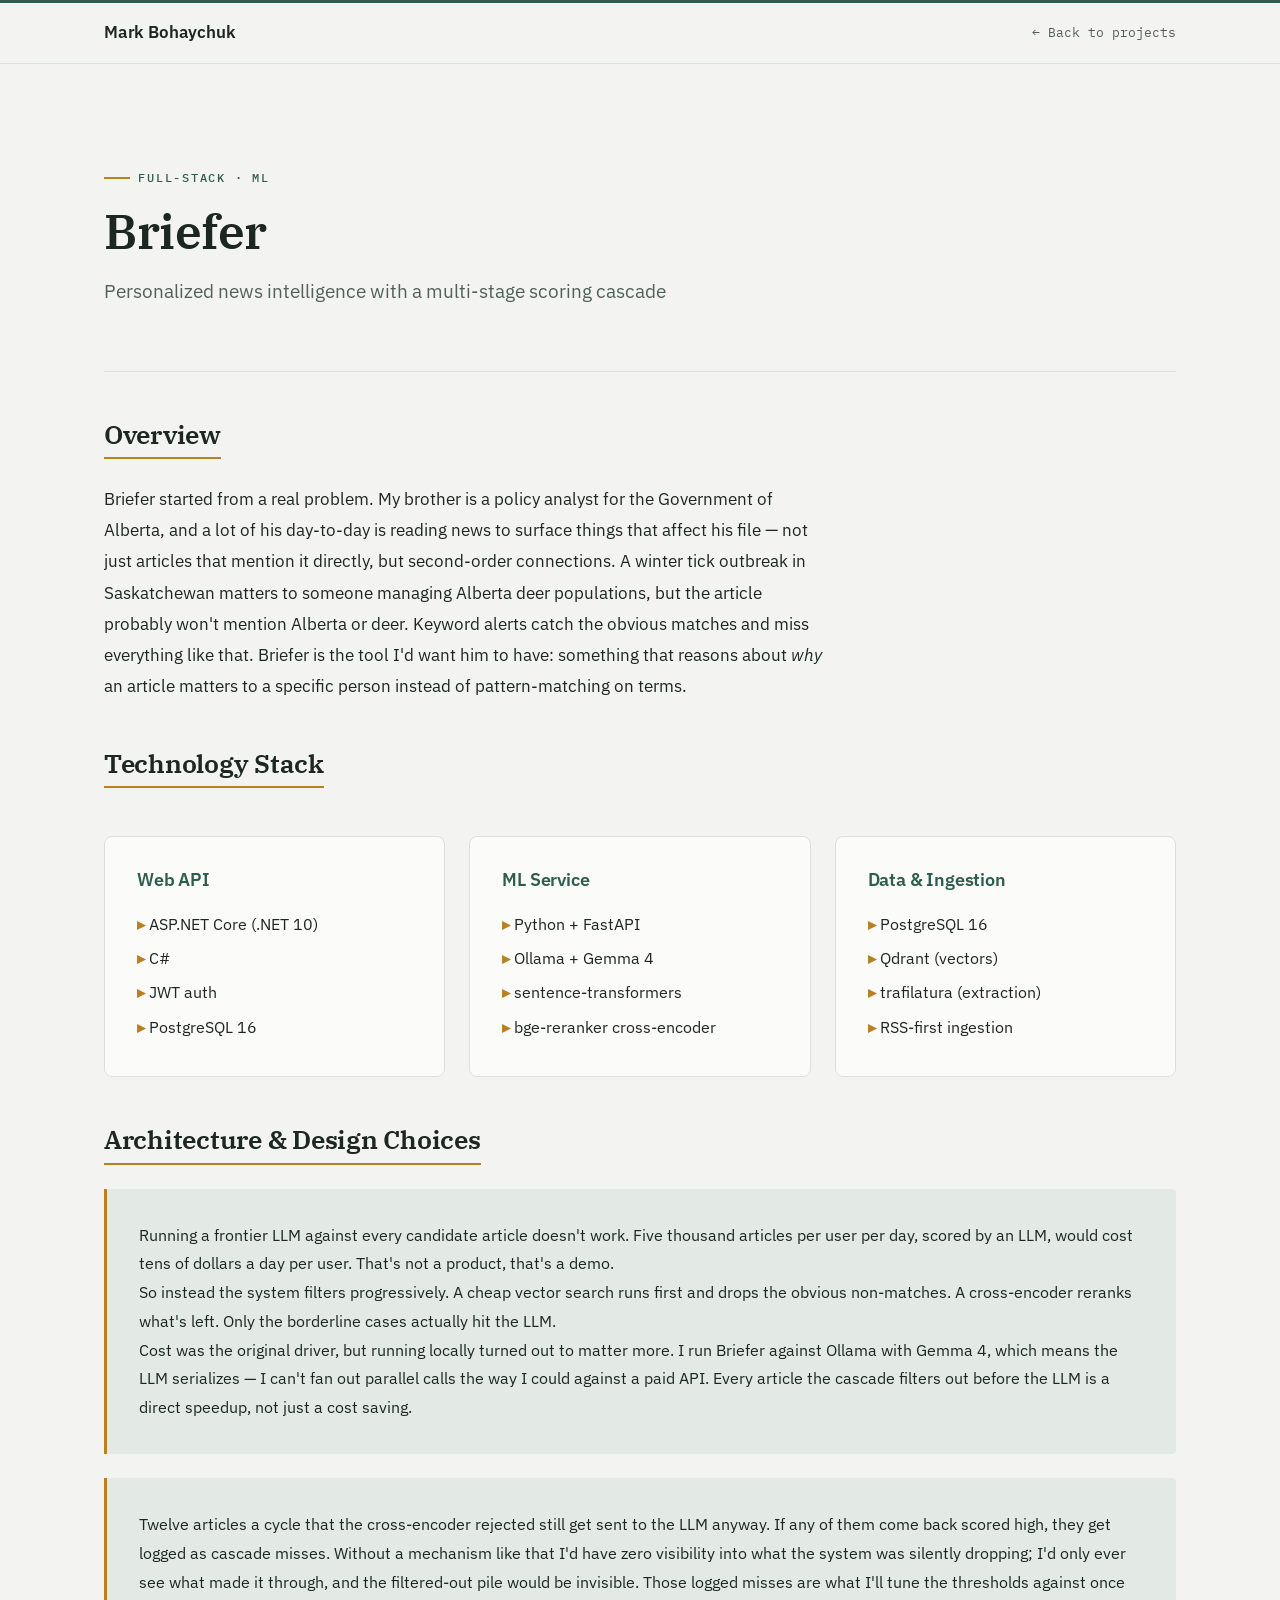
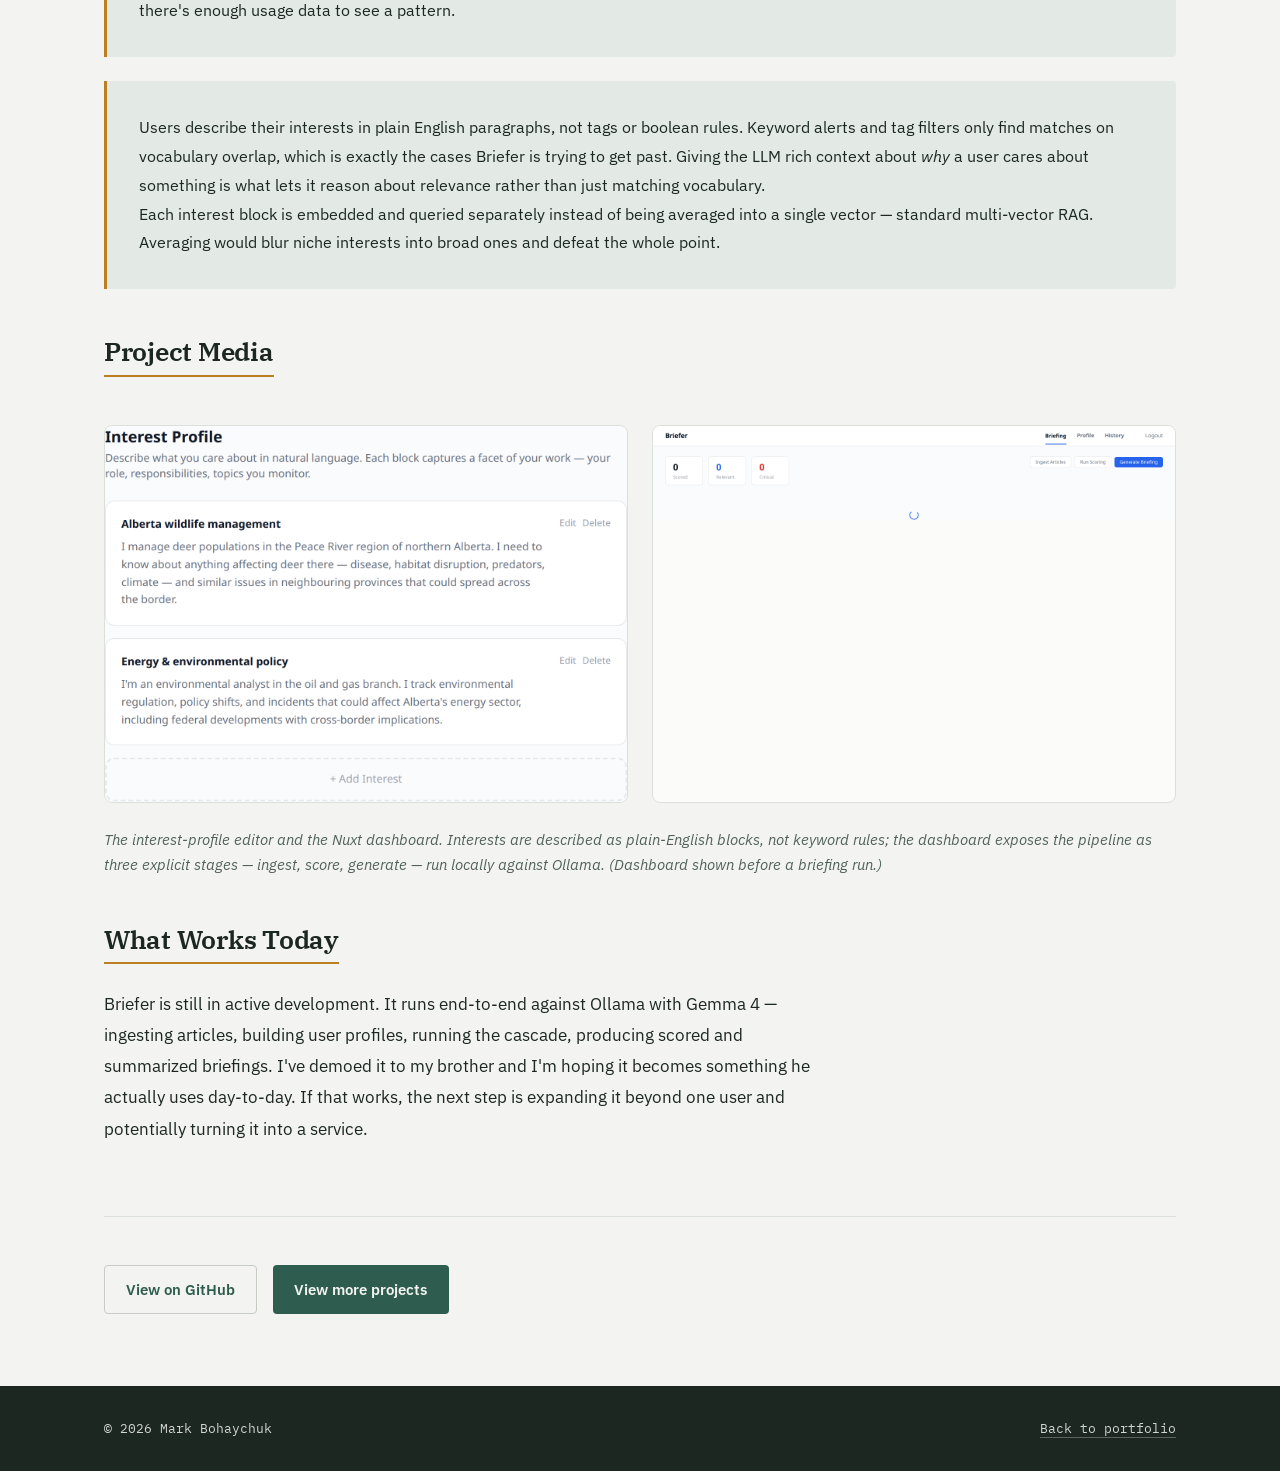
==== commit d6f40cb4: "feat: clickable project cards, reorder, and accuracy + voice pass Make the whole project card clicka" ====
--- a/projects/briefer.html
+++ b/projects/briefer.html
@@ -66,7 +66,7 @@
                         <h3>ML Service</h3>
                         <ul>
                             <li>Python + FastAPI</li>
-                            <li>Ollama + Gemma 3</li>
+                            <li>Ollama + Gemma 4</li>
                             <li>sentence-transformers</li>
                             <li>bge-reranker cross-encoder</li>
                         </ul>
@@ -93,7 +93,7 @@
                         So instead the system filters progressively. A cheap vector search runs first and drops the obvious non-matches. A cross-encoder reranks what's left. Only the borderline cases actually hit the LLM.
                     </p>
                     <p>
-                        Cost was the original driver, but running locally turned out to matter more. I run Briefer against Ollama with Gemma 3, which means the LLM serializes — I can't fan out parallel calls the way I could against a paid API. Every article the cascade filters out before the LLM is a direct speedup, not just a cost saving.
+                        Cost was the original driver, but running locally turned out to matter more. I run Briefer against Ollama with Gemma 4, which means the LLM serializes — I can't fan out parallel calls the way I could against a paid API. Every article the cascade filters out before the LLM is a direct speedup, not just a cost saving.
                     </p>
                 </div>
                 <div class="highlight-box">
@@ -103,7 +103,7 @@
                 </div>
                 <div class="highlight-box">
                     <p>
-                        Users describe their interests in plain English paragraphs, not tags or boolean rules. Keyword alerts and tag filters only find matches on vocabulary overlap, which is exactly the cases Briefer is trying to get past. Giving the LLM rich context about <em>why</em> a user cares about something is what lets it reason about relevance instead of pattern-matching on terms.
+                        Users describe their interests in plain English paragraphs, not tags or boolean rules. Keyword alerts and tag filters only find matches on vocabulary overlap, which is exactly the cases Briefer is trying to get past. Giving the LLM rich context about <em>why</em> a user cares about something is what lets it reason about relevance rather than just matching vocabulary.
                     </p>
                     <p>
                         Each interest block is embedded and queried separately instead of being averaged into a single vector — standard multi-vector RAG. Averaging would blur niche interests into broad ones and defeat the whole point.
@@ -131,7 +131,7 @@
             <section class="project-section">
                 <h2>What Works Today</h2>
                 <p class="project-text">
-                    Briefer is still in active development. It runs end-to-end against Ollama with Gemma 3 — ingesting articles, building user profiles, running the cascade, producing scored and summarized briefings. I've demoed it to my brother and I'm hoping it becomes something he actually uses day-to-day. If that works, the next step is expanding it beyond one user and potentially turning it into a service.
+                    Briefer is still in active development. It runs end-to-end against Ollama with Gemma 4 — ingesting articles, building user profiles, running the cascade, producing scored and summarized briefings. I've demoed it to my brother and I'm hoping it becomes something he actually uses day-to-day. If that works, the next step is expanding it beyond one user and potentially turning it into a service.
                 </p>
             </section>
 
--- a/css/styles.css
+++ b/css/styles.css
@@ -385,6 +385,7 @@
     overflow: hidden;
     display: flex;
     flex-direction: column;
+    position: relative;
     transition: transform var(--transition-base), box-shadow var(--transition-base), border-color var(--transition-base);
 }
 
@@ -487,6 +488,15 @@
     align-self: flex-start;
 }
 
+/* Stretch the link's hit area over the whole card so clicking anywhere
+   on the card navigates, while keeping a real, focusable anchor. */
+.project-link::after {
+    content: "";
+    position: absolute;
+    inset: 0;
+    z-index: 1;
+}
+
 .project-link .arrow {
     transition: transform var(--transition-fast);
     color: var(--accent);
@@ -627,6 +637,14 @@
     width: 100%;
     height: auto;
     display: block;
+}
+
+.media-item video {
+    width: 100%;
+    height: auto;
+    display: block;
+    aspect-ratio: 16 / 9;
+    background-color: #0c0c0c;
 }
 
 .media-item:hover { transform: translateY(-3px); }
